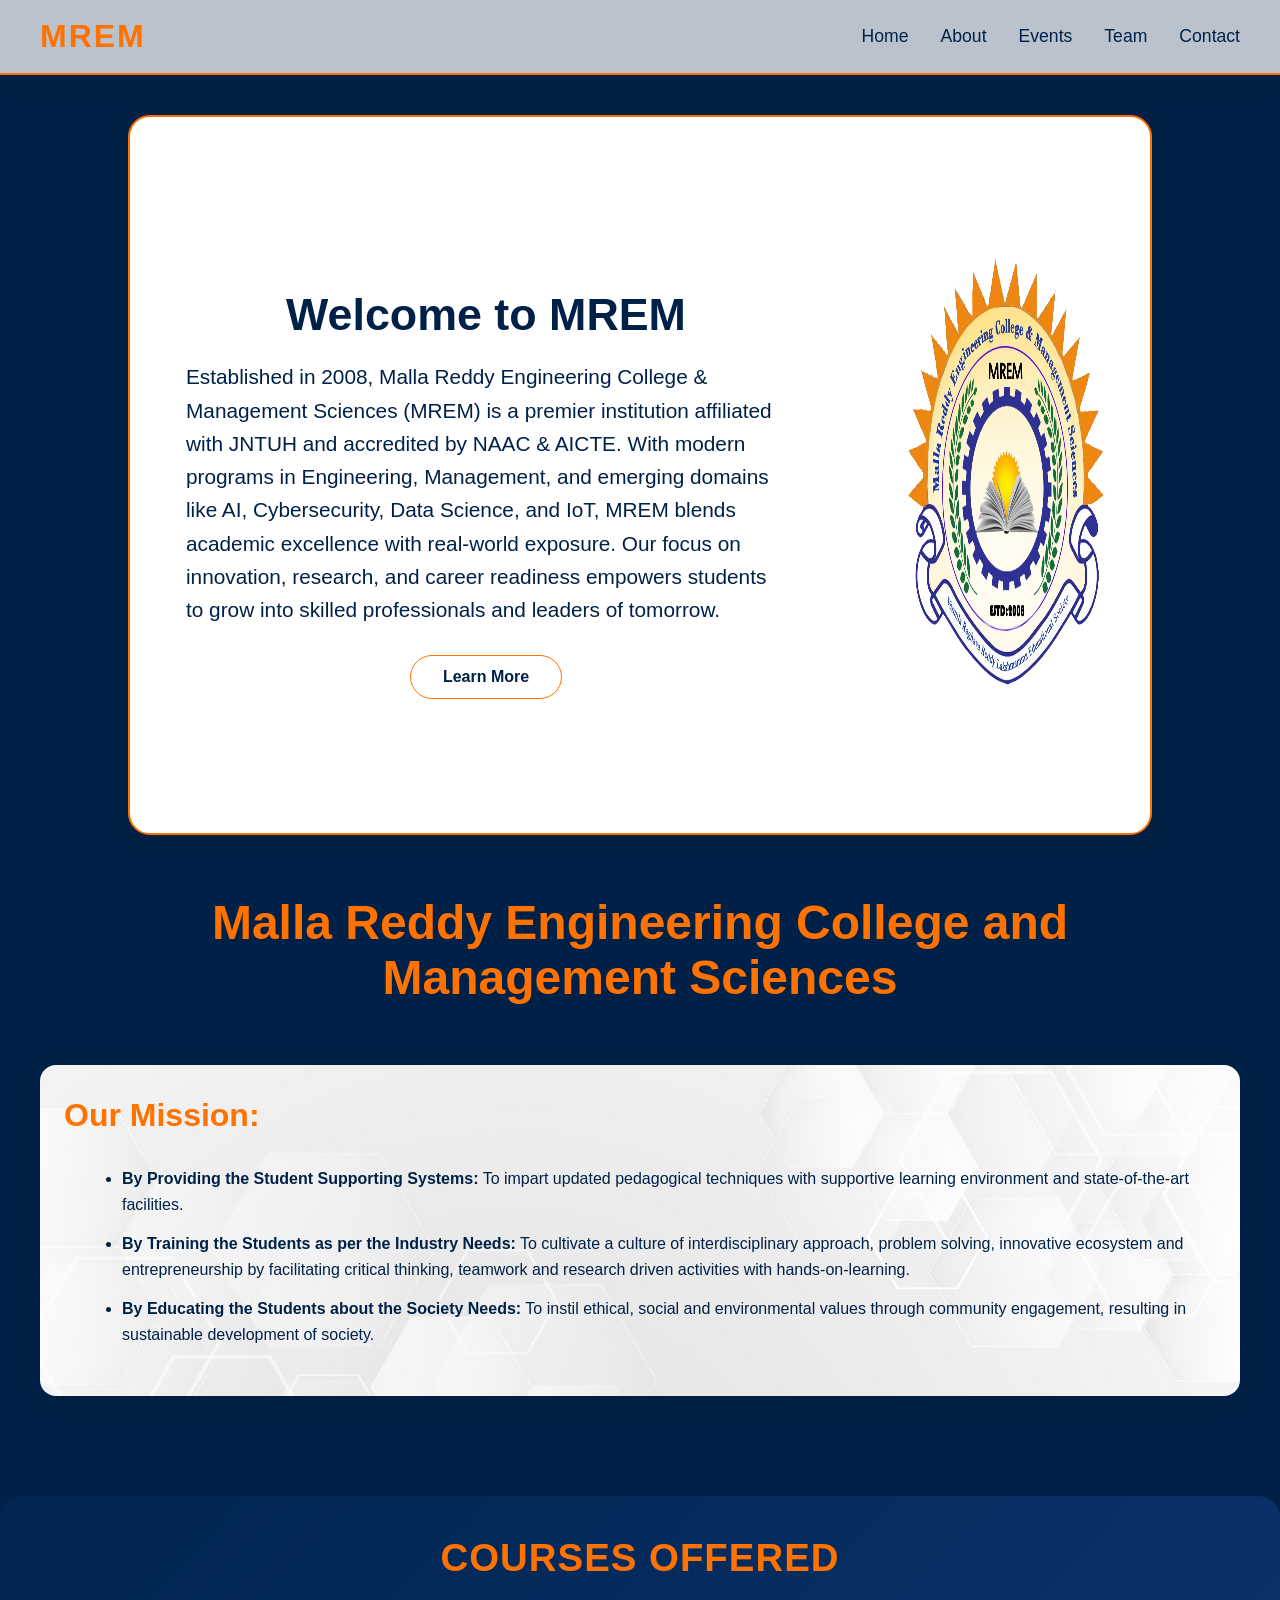
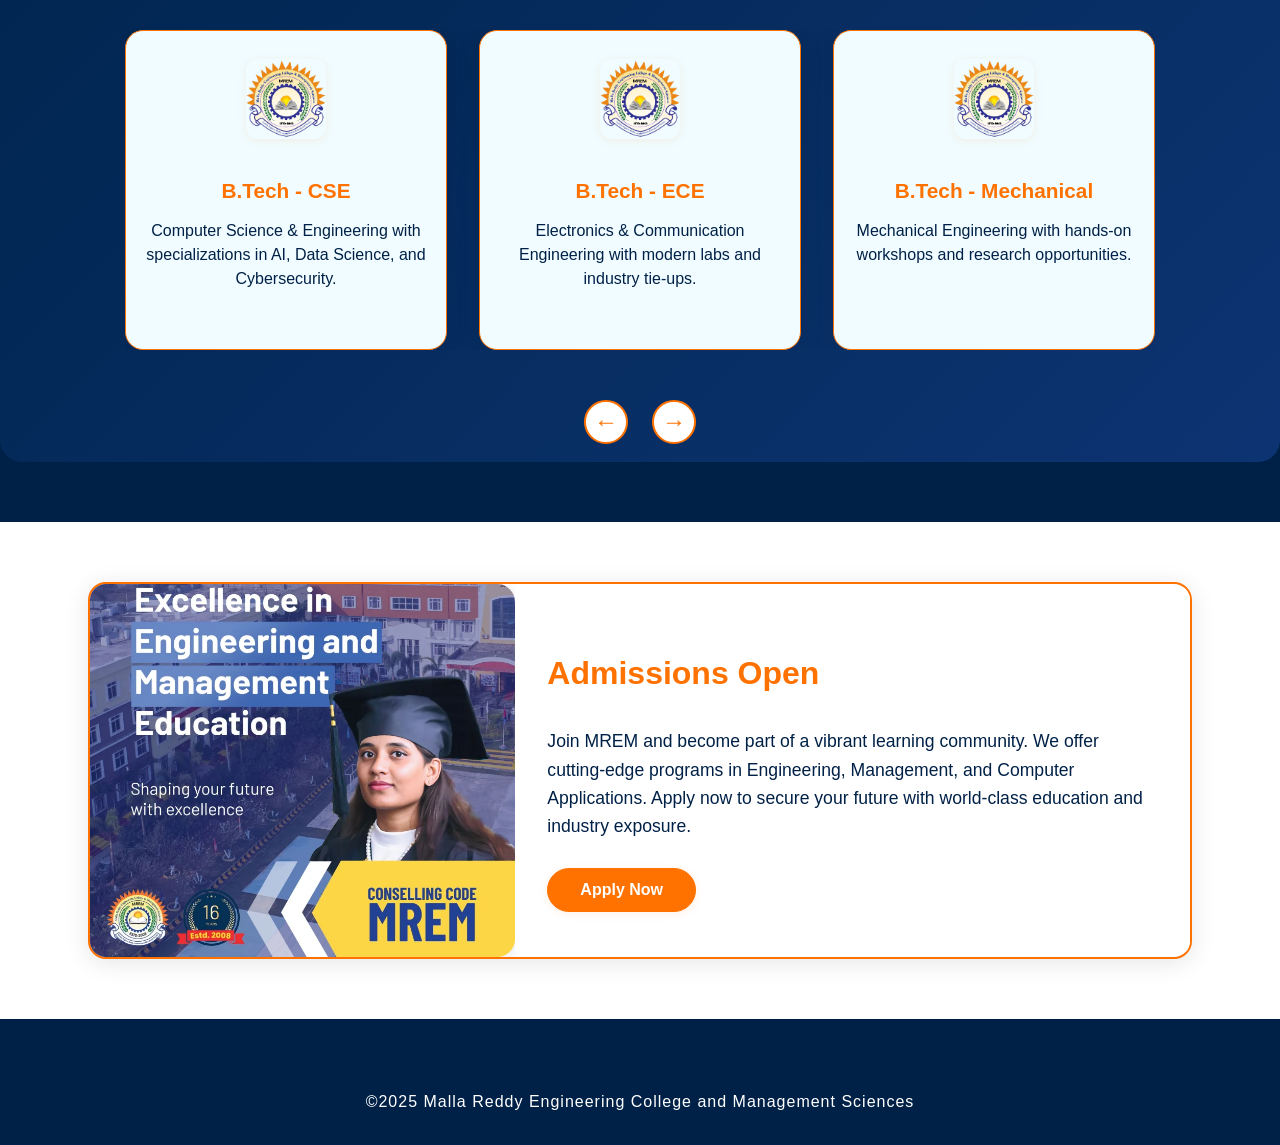
==== index.html @ 8213bbac "Initial commit: MREM Page project folder" ====
<!DOCTYPE html>
<html lang="en">
<head>
    <meta charset="UTF-8">
    <meta name="viewport" content="width=device-width, initial-scale=1.0">
    <title>MREM</title>
    <link rel="stylesheet" href="style.css">
</head>
<body>
    <header>
        <div class="nav-container">
            <a href="#" class="logo">MREM</a>
            <nav>
                <ul>
                    <li><a href="#home">Home</a></li>
                    <li><a href="#about">About</a></li>
                    <li><a href="#events">Events</a></li>
                    <li><a href="#team">Team</a></li>
                    <li><a href="#contact">Contact</a></li>
                </ul>
            </nav>
        </div>
    </header>

    <section class="hero" id="home">
        <div class="hero-content">
            <h1>Welcome to MREM</h1>
            <p>Established in 2008, Malla Reddy Engineering College & Management Sciences (MREM) is a premier institution affiliated with JNTUH and accredited by NAAC & AICTE. With modern programs in Engineering, Management, and emerging domains like AI, Cybersecurity, Data Science, and IoT, MREM blends academic excellence with real-world exposure. Our focus on innovation, research, and career readiness empowers students to grow into skilled professionals and leaders of tomorrow.</p>
            <a href="#about" class="btn">Learn More</a>
        </div>
        <div class="hero-image">
            <img src="images/mrem-logo.png" alt="College Image">
        </div>
    </section>

    <section id="mission" class="card-section">
        <h2 id="clg-name">Malla Reddy Engineering College and <br> Management Sciences</h2>
        <div class="card">
            <!-- <h3>Vision</h3>
            <p>
                The aspiration is to emerge as a premier institution in technical education
                to produce competent engineers and management professionals contributing to
                industry and society.
            </p> -->
            <h2>Our Mission:</h3>
            <ul>
                <li>
                    <strong>By Providing the Student Supporting Systems:</strong>
                    To impart updated pedagogical techniques with supportive learning environment and state-of-the-art facilities.
                </li>
                <li>
                    <strong>By Training the Students as per the Industry Needs:</strong>
                    To cultivate a culture of interdisciplinary approach, problem solving, innovative ecosystem and entrepreneurship by facilitating critical thinking, teamwork and research driven activities with hands-on-learning.
                </li>
                <li>
                    <strong>By Educating the Students about the Society Needs:</strong>
                    To instil ethical, social and environmental values through community engagement, resulting in sustainable development of society.
                </li>
            </ul>
        </div>
    </section>

    <section id="courses" class="card-section">
        <h2>COURSES OFFERED</h2>
        <div class="card-container">
            <div class="card">
                <img src="images/mrem-logo.png" alt="Engineering">
                <h3>B.Tech - CSE</h3>
                <p>Computer Science & Engineering with specializations in AI, Data Science, and Cybersecurity.</p>
            </div>
            <div class="card">
                <img src="images/mrem-logo.png" alt="ECE">
                <h3>B.Tech - ECE</h3>
                <p>Electronics & Communication Engineering with modern labs and industry tie-ups.</p>
            </div>
            <div class="card">
                <img src="images/mrem-logo.png" alt="Mechanical">
                <h3>B.Tech - Mechanical</h3>
                <p>Mechanical Engineering with hands-on workshops and research opportunities.</p>
            </div>
            <div class="card">
                <img src="images/mrem-logo.png" alt="Civil">
                <h3>B.Tech - Civil</h3>
                <p>Civil Engineering with focus on sustainable infrastructure and field projects.</p>
            </div>
            <div class="card">
                <img src="images/mrem-logo.png" alt="MBA">
                <h3>MBA</h3>
                <p>Master of Business Administration with specializations in Marketing, Finance, and HR.</p>
            </div>
            <div class="card">
                <img src="images/mrem-logo.png" alt="MCA">
                <h3>MCA</h3>
                <p>Master of Computer Applications with advanced curriculum and placement support.</p>
            </div>
        </div>
        <div class="courses-nav">
            <button id="prev-course" aria-label="Previous Course">&#8592;</button>
            <button id="next-course" aria-label="Next Course">&#8594;</button>
        </div>
    </section>

    <section id="admissions" class="admissions-section">
        <div class="admissions-container">
            <div class="admissions-img">
                <img src="images/admissions.jpg" alt="Admissions" />
            </div>
            <div class="admissions-content">
                <h2>Admissions Open</h2>
                <p>
                    Join MREM and become part of a vibrant learning community. We offer cutting-edge programs in Engineering, Management, and Computer Applications. Apply now to secure your future with world-class education and industry exposure.
                </p>
                <a href="#apply" class="btn admissions-btn">Apply Now</a>
            </div>
        </div>
    </section>


    <footer>
        <p>&copy;2025 Malla Reddy Engineering College and Management Sciences</p>
    </footer>
    <script src="script.js"></script>
</body>
</html>
---- style.css ----
:root {
    --primary: #ff7200;
    --primary-dark: #002147;
    --bg: #002147;
    --card-bg: #fff;
    --accent: #ff7200;
    --text: #fff;
    --shadow: 0 4px 24px rgba(0,0,0,0.10);
}

body {
    background: var(--bg);
    color: var(--text);
    font-family: 'Segoe UI', 'Poppins', Arial, sans-serif;
    margin: 0;
    min-height: 100vh;
}

header {
    background: rgba(255, 255, 255, 0.73);
    backdrop-filter: blur(10px);
    box-shadow: var(--shadow);
    padding: 0;
    position: sticky;
    width: 100%;
    top: 0;
    z-index: 1000;
    animation: fadeIn 0.5s ease-in-out;
    border-bottom: 2px solid var(--primary);
}

.nav-container {
    display: flex;
    justify-content: space-between;
    align-items: center;
    max-width: 1200px;
    margin: 0 auto;
    padding: 18px 24px;
}

.logo {
    color: var(--primary);
    font-size: 2rem;
    font-weight: bold;
    text-decoration: none;
    letter-spacing: 2px;
}

nav ul {
    display: flex;
    gap: 32px;
    list-style: none;
    margin: 0;
    padding: 0;
}

nav a {
    color: var(--bg);
    text-decoration: none;
    font-weight: 500;
    font-size: 1.1rem;
    transition: color 0.2s;
}

nav a:hover {
    color: var(--primary);
}

.hero {
    height: 80vh;
    display: flex;
    align-items: center;
    justify-content: center;
    gap: 100px;
    /* background: linear-gradient(165deg, var(--accent), var(--accent),rgb(255, 255, 255)); */
    color: var(--primary-dark);
    text-align: center;
    margin-bottom: 0;
    width: 80%;
    /* max-width: 1200px; */
    margin: 0 auto;
    border-radius: 22px;
    box-shadow: var(--shadow);
    padding: 0 24px;
    animation: fadeIn 1s ease-in-out;
    flex-wrap: nowrap;
    padding: 0 40px;
    box-sizing: border-box;
    margin-top: 40px;
    margin-bottom: 0px;
    border: 2px solid var(--primary);
    position: relative;
    overflow: hidden;
    /* background: linear-gradient(135deg, #00254f 0%, #00254f 100%); */
    /* not white suggest me some other  dark colors  */
    background: linear-gradient(135deg, #00254f 0%, #0d3472 100%);
    background: hsl(0, 0%, 100%);
    backdrop-filter: blur(10px);
}

.hero-content {
    max-width: 600px;
    padding: 0 16px;
}

.hero h1 {
    font-size: 2.8rem;
    margin-bottom: 18px;
    font-weight: bold;
}

.hero p {
    font-size: 1.3rem;
    margin-bottom: 28px;
    line-height: 1.6;
    text-align: left;
}

.btn {
    background: #fff;
    color: var(--primary-dark);
    border: none;
    border-radius: 22px;
    border: 1px solid var(--primary);
    padding: 12px 32px;
    font-size: 1rem;
    font-weight: 600;
    cursor: pointer;
    transition: background 0.2s, color 0.2s;
    text-decoration: none;
    display: inline-block;
}

.btn:hover {
    background: var(--primary);
    color: #fff;    
    border: 1px solid #fff;
}
.hero-image img {
    max-width: 100%;
    height: 50vh;
    border-radius: 12px;
}


.card-section {
    padding: 60px 0 40px 0;
    text-align: center;
    height: 100%;
}

.card-section h2 {
    color: var(--primary);
    font-size: 2rem;
    margin: 0px 0px 32px 0px;
    font-weight: bold;
}

.card {
    /* background: linear-gradient(120deg, #ff7200 0%, #ffb347 100%); */
    /* background: linear-gradient(135deg, #ffffff 0%, #c3cfe2 100%); */
    background-image: url('images/white-hexa-bg.jpg');
    image-rendering: optimizeQuality;
    background-size: cover;
    color: var(--primary-dark);
    border-radius: 16px;
    box-shadow: var(--shadow);
    width: 90%;
    max-width: 1200px;
    margin: 0 auto;
    padding: 32px 24px;
    text-align: left;
}

#clg-name {
    font-size: 3rem;
    margin-bottom: 60px;
    font-weight: bold;
    text-align: center;
    color: var(--primary);
}

.card h3 {
    color: var(--primary);
    margin-top: 18px;
    margin-bottom: 10px;
}

.card ul {
    margin-left: 18px;
    margin-top: 10px;
}

.card li {
    margin-bottom: 14px;
    line-height: 1.6;
}

/* #mission {
    background-image: url('images/white-hexa--bg.jpg');
} */

footer {
    background: var(--primary-dark);
    color: #fff;
    text-align: center;
    padding: 18px 0;
    margin-top: 40px;
    font-size: 1rem;
    letter-spacing: 1px;
}

@keyframes fadeIn {
    from { opacity: 0; transform: translateY(-20px);}
    to { opacity: 1; transform: translateY(0);}
}

/* Courses Section Styling */
#courses.card-section {
    /* background: linear-gradient(155deg, #00254f 0%, #0d3472 100%); */
    background: linear-gradient(135deg, #ffffff 0%, #c3cfe2 100%);
     background: linear-gradient(135deg, #00254f 0%, #0d3472 100%);

    /* background: linear-gradient(120deg, #ff7200 0%, #ffb347 100%); */
    min-height: 45vh;
    width: 100%;
    display: flex;
    flex-direction: column;
    justify-content: center;
    padding: 0;
    margin: 60px 0;
    border-radius: 22px;
}

#courses h2 {
    color: var(--accent);
    font-size: 2.4rem;
    font-weight: bold;
    margin-top: 40px;
    margin-bottom: 32px;
    letter-spacing: 1px;
    text-align: center;
    margin-bottom: 50px;
}

.courses-nav {
    display: flex;
    justify-content: center;
    gap: 24px;
    margin-bottom: 18px;
    margin-top: 10px;
}

.courses-nav button {
    background: #fff;
    color: #ff7200;
    border: 2px solid #ff7200;
    border-radius: 50%;
    width: 44px;
    height: 44px;
    font-size: 1.5rem;
    font-weight: bold;
    cursor: pointer;
    transition: background 0.2s, color 0.2s;
    display: flex;
    align-items: center;
    justify-content: center;
    /* box-shadow: 0 2px 8px rgb(255, 136, 0); */
}

.courses-nav button:hover {
    background: #ff7200;
    color: #fff;
}

.card-container {
    display: flex;
    justify-content: space-between;
    align-items: stretch;
    min-height: 320px;
    max-width: 100%;
    margin: 0 auto 40px auto;
    gap: 32px;
    overflow: hidden;
    position: relative;
}

.card-container .card {
    flex: 0 0 320px;
    max-width: 280px;
    min-width: 240px;
    background: #f0fcff;
    color: #002147;
    border-radius: 18px;
    border: 1px solid var(--primary);
    box-shadow: 0 4px 24px rgba(0,0,0,0.10);
    padding: 28px 20px 20px 20px;
    text-align: center;
    opacity: 1;
    transition: transform 0.3s, box-shadow 0.3s, opacity 0.3s;
    display: none; /* Hide by default, show via JS */
}

.card-container .card.visible {
    display: block;
}

.card-container .card img {
    width: 80px;
    height: 80px;
    object-fit: cover;
    border-radius: 12px;
    margin-bottom: 18px;
    box-shadow: 0 2px 8px rgba(255,114,0,0.10);
}

.card-container .card h3 {
    color: #ff7200;
    font-size: 1.3rem;
    margin-bottom: 10px;
    font-weight: 700;
}

.card-container .card p {
    font-size: 1rem;
    color: #002147;
    margin-bottom: 0;
    line-height: 1.5;
}

.admissions-section {
    background: #fff;
    padding: 60px 20px;
    display: flex;
    justify-content: center;
    align-items: center;
}

.admissions-container {
    display: flex;
    align-items: center;
    max-width: 1100px;
    margin: 0 auto;
    background: #fff;
    border-radius: 18px;
    box-shadow: var(--shadow);
    overflow: hidden;
    border: 2px solid var(--primary);
}

.admissions-img {
    flex: 1 1 320px;
    /* min-width: 260px;
    max-width: 400px; */
    height: 100%;
    display: flex;
    align-items: center;
    justify-content: center;
}

.admissions-img img {
    width: 100%;
    /* height: 260px; */
    object-fit: cover;
    border-radius: 0 18px 18px 0;
    box-shadow: 0 2px 12px rgba(0,33,71,0.10);
}

.admissions-content {
    flex: 2 1 400px;
    padding: 40px 32px;
    color: #002147;
    display: flex;
    flex-direction: column;
    justify-content: center;
    background: #fff;
}

.admissions-content h2 {
    color: var(--primary);
    font-size: 2rem;
    margin-bottom: 18px;
    font-weight: bold;
}

.admissions-content p {
    font-size: 1.1rem;
    margin-bottom: 28px;
    line-height: 1.6;
}

.admissions-btn {
    align-self: flex-start;
    background: var(--primary);
    color: #fff;
    border-radius: 22px;
    padding: 12px 32px;
    font-size: 1rem;
    font-weight: 600;
    box-shadow: 0 2px 8px rgba(255,114,0,0.10);
    transition: background 0.2s, color 0.2s;
    text-decoration: none;
}

.admissions-btn:hover {
    background: #002147;
    color: var(--primary);
    border: 1px solid var(--primary);
}

@media (max-width: 700px) {
    .nav-container {
        flex-direction: column;
        gap: 16px;
        padding: 14px 8px;
    }
    nav ul {
        gap: 18px;
    }
    .hero-content {
        padding: 0 8px;
    }
    .card {
        padding: 18px 8px;
    }
    #announcements {
        padding: 18px 8px 18px 8px;
    }
}

@media (max-width: 1100px) {
    .card-container {
        gap: 16px;
    }
    .card-container .card {
        flex: 0 0 260px;
        max-width: 260px;
    }
}

@media (max-width: 900px) {
    .card-container {
        gap: 8px;
    }
    .card-container .card {
        flex: 0 0 200px;
        max-width: 200px;
    }
}

@media (max-width: 700px) {
    .card-container {
        gap: 4px;
    }
    .card-container .card {
        flex: 0 0 90vw;
        max-width: 98vw;
    }
}

@media (max-width: 600px) {
    #courses h2 {
        font-size: 1.5rem;
        margin-top: 24px;
        margin-bottom: 18px;
    }
    .card-container {
        max-width: 98vw;
        min-height: 200px;
    }
    .card-container .card {
        min-width: 90vw;
        max-width: 98vw;
        padding: 18px 8px 18px 8px;
    }
    .courses-nav button {
        width: 38px;
        height: 38px;
        font-size: 1.2rem;
    }
    .admissions-container {
        flex-direction: column;
        max-width: 98vw;
    }
    .admissions-img img {
        border-radius: 18px 18px 0 0;
        height: 180px;
    }
    .admissions-content {
        padding: 24px 12px;
    }
}
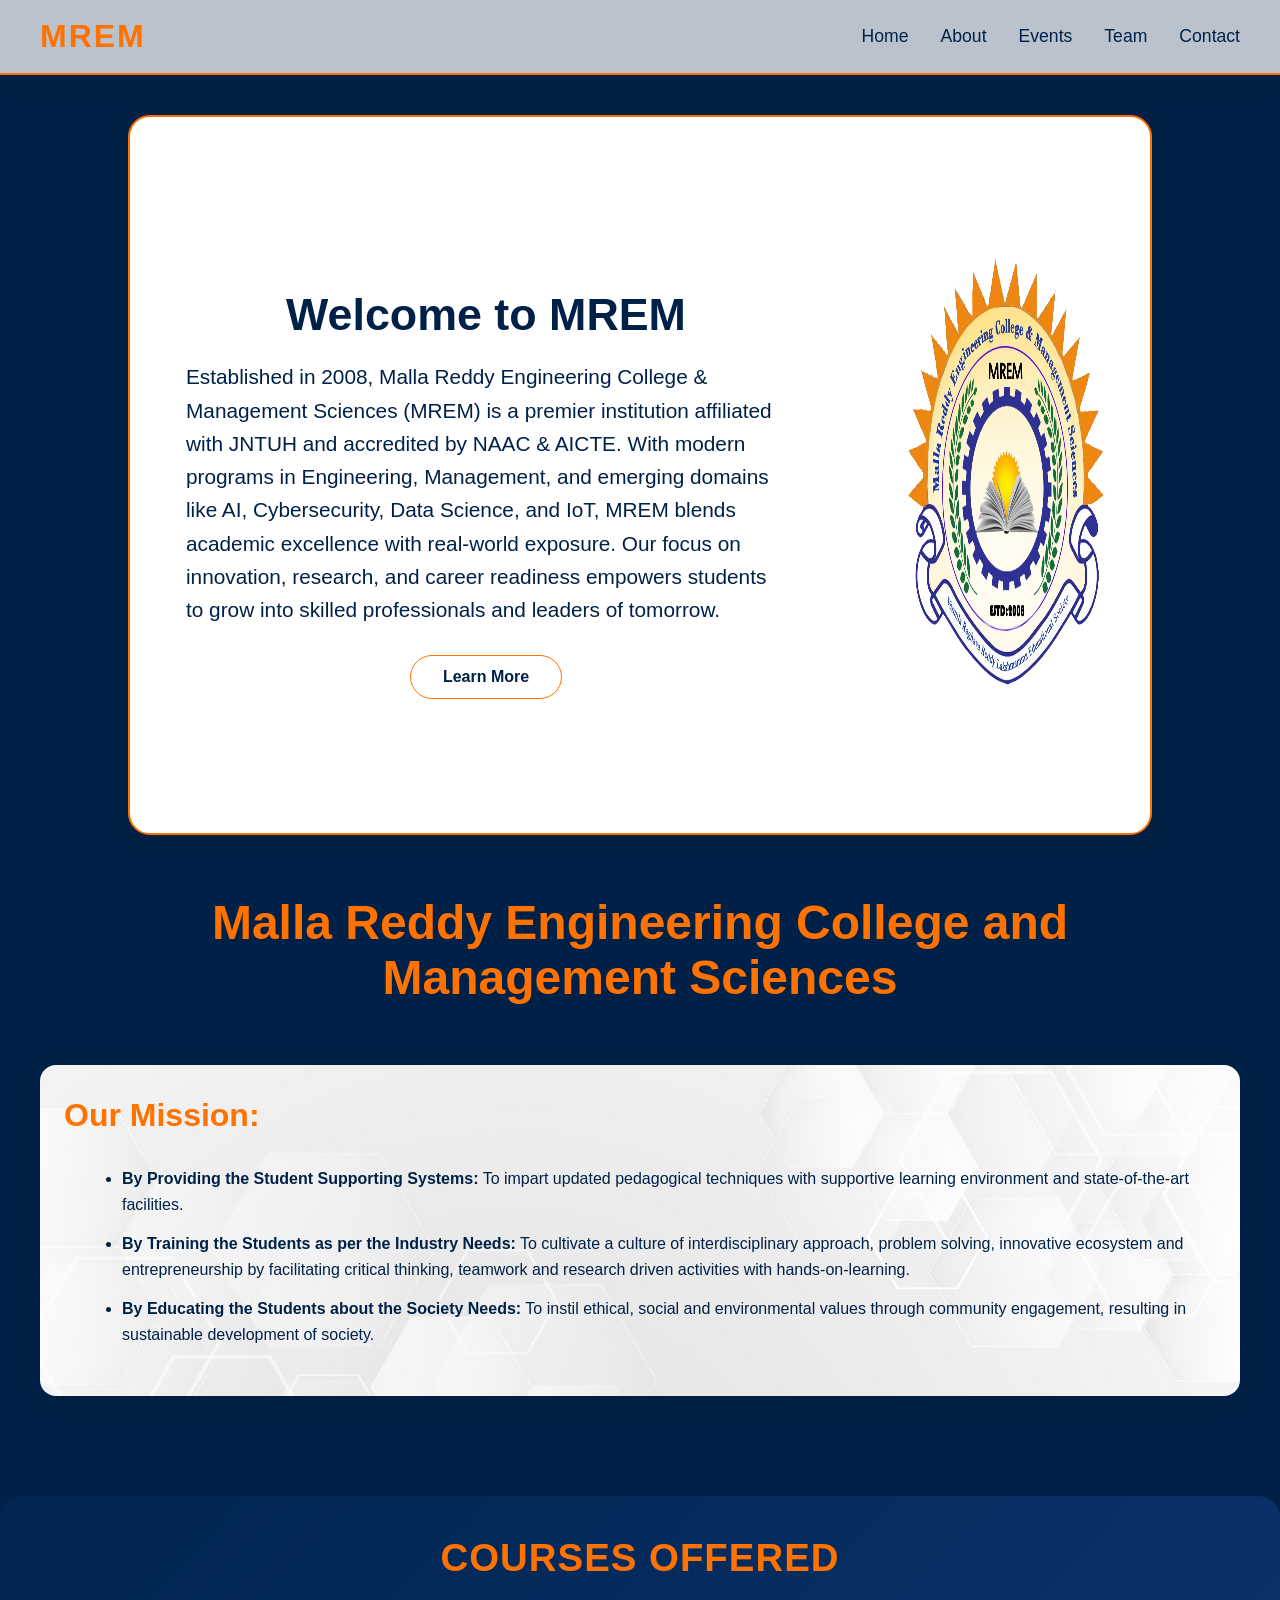
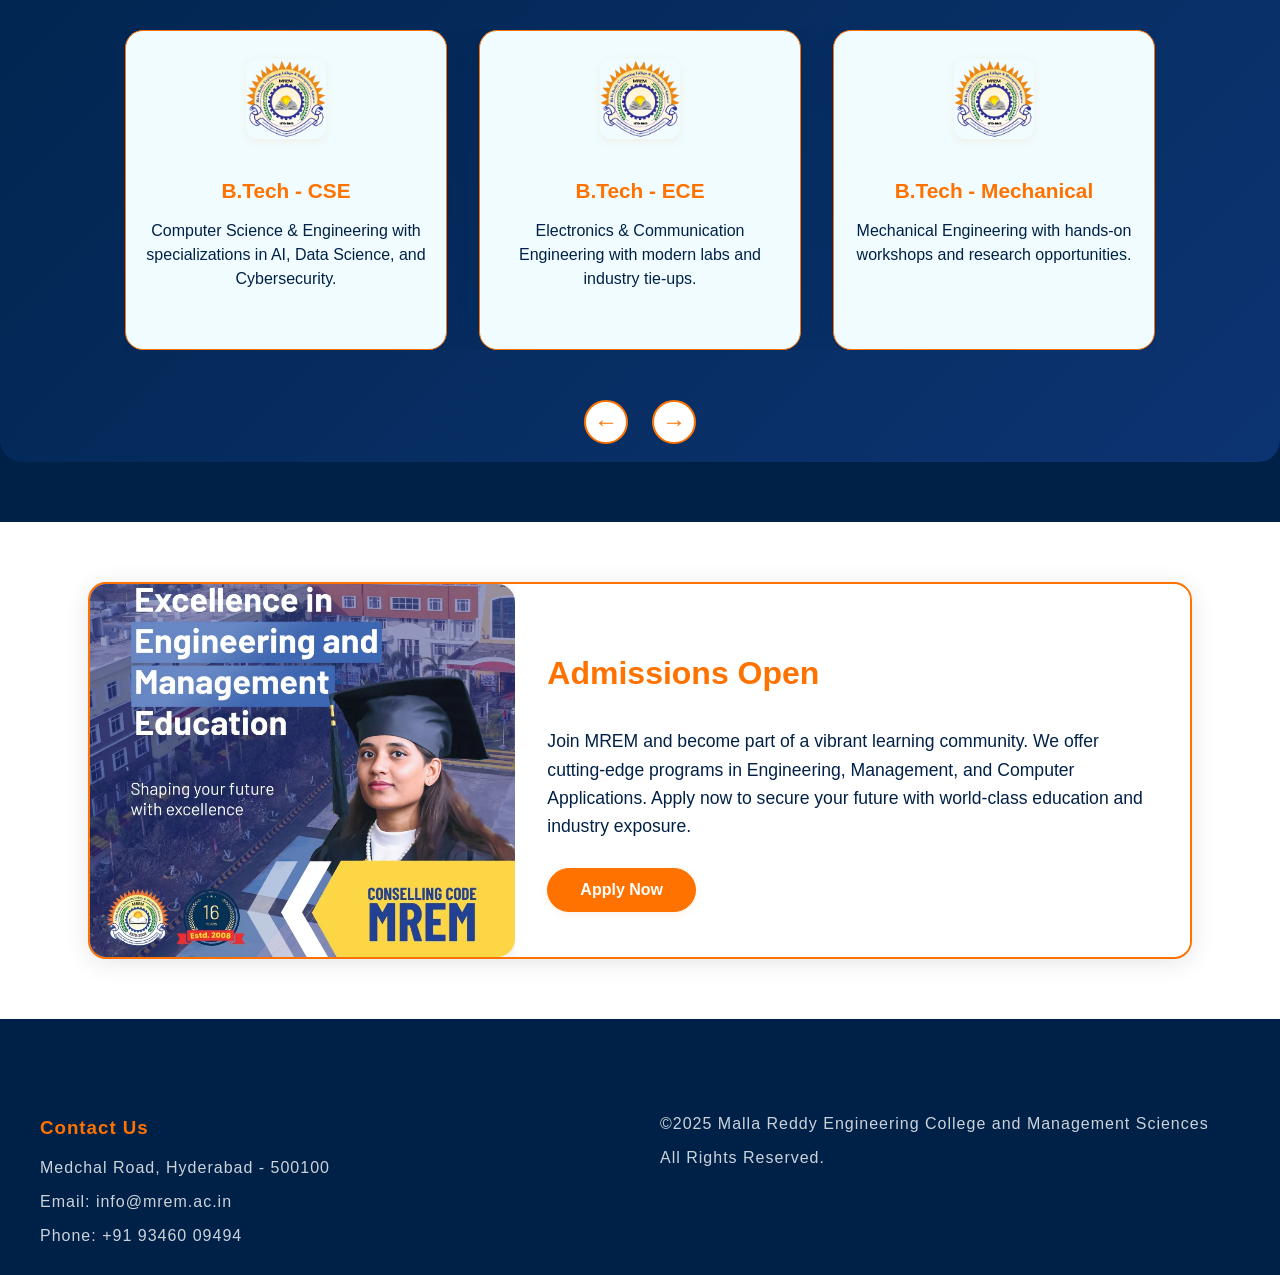
==== commit 080c771d: "Expand project: Added About, Events, Team, and Contact pages with content from official site" ====
--- a/index.html
+++ b/index.html
@@ -12,11 +12,11 @@
             <a href="#" class="logo">MREM</a>
             <nav>
                 <ul>
-                    <li><a href="#home">Home</a></li>
-                    <li><a href="#about">About</a></li>
-                    <li><a href="#events">Events</a></li>
-                    <li><a href="#team">Team</a></li>
-                    <li><a href="#contact">Contact</a></li>
+                    <li><a href="index.html">Home</a></li>
+                    <li><a href="about.html">About</a></li>
+                    <li><a href="events.html">Events</a></li>
+                    <li><a href="team.html">Team</a></li>
+                    <li><a href="contact.html">Contact</a></li>
                 </ul>
             </nav>
         </div>
@@ -26,7 +26,7 @@
         <div class="hero-content">
             <h1>Welcome to MREM</h1>
             <p>Established in 2008, Malla Reddy Engineering College & Management Sciences (MREM) is a premier institution affiliated with JNTUH and accredited by NAAC & AICTE. With modern programs in Engineering, Management, and emerging domains like AI, Cybersecurity, Data Science, and IoT, MREM blends academic excellence with real-world exposure. Our focus on innovation, research, and career readiness empowers students to grow into skilled professionals and leaders of tomorrow.</p>
-            <a href="#about" class="btn">Learn More</a>
+            <a href="about.html" class="btn">Learn More</a>
         </div>
         <div class="hero-image">
             <img src="images/mrem-logo.png" alt="College Image">
@@ -36,12 +36,6 @@
     <section id="mission" class="card-section">
         <h2 id="clg-name">Malla Reddy Engineering College and <br> Management Sciences</h2>
         <div class="card">
-            <!-- <h3>Vision</h3>
-            <p>
-                The aspiration is to emerge as a premier institution in technical education
-                to produce competent engineers and management professionals contributing to
-                industry and society.
-            </p> -->
             <h2>Our Mission:</h3>
             <ul>
                 <li>
@@ -63,17 +57,17 @@
     <section id="courses" class="card-section">
         <h2>COURSES OFFERED</h2>
         <div class="card-container">
-            <div class="card">
+            <div class="card visible">
                 <img src="images/mrem-logo.png" alt="Engineering">
                 <h3>B.Tech - CSE</h3>
                 <p>Computer Science & Engineering with specializations in AI, Data Science, and Cybersecurity.</p>
             </div>
-            <div class="card">
+            <div class="card visible">
                 <img src="images/mrem-logo.png" alt="ECE">
                 <h3>B.Tech - ECE</h3>
                 <p>Electronics & Communication Engineering with modern labs and industry tie-ups.</p>
             </div>
-            <div class="card">
+            <div class="card visible">
                 <img src="images/mrem-logo.png" alt="Mechanical">
                 <h3>B.Tech - Mechanical</h3>
                 <p>Mechanical Engineering with hands-on workshops and research opportunities.</p>
@@ -110,14 +104,25 @@
                 <p>
                     Join MREM and become part of a vibrant learning community. We offer cutting-edge programs in Engineering, Management, and Computer Applications. Apply now to secure your future with world-class education and industry exposure.
                 </p>
-                <a href="#apply" class="btn admissions-btn">Apply Now</a>
+                <a href="contact.html" class="btn admissions-btn">Apply Now</a>
             </div>
         </div>
     </section>
 
 
     <footer>
-        <p>&copy;2025 Malla Reddy Engineering College and Management Sciences</p>
+        <div class="footer-container">
+            <div class="footer-section">
+                <h3>Contact Us</h3>
+                <p>Medchal Road, Hyderabad - 500100</p>
+                <p>Email: info@mrem.ac.in</p>
+                <p>Phone: +91 93460 09494</p>
+            </div>
+            <div class="footer-section">
+                <p>&copy;2025 Malla Reddy Engineering College and Management Sciences</p>
+                <p>All Rights Reserved.</p>
+            </div>
+        </div>
     </footer>
     <script src="script.js"></script>
 </body>
--- a/style.css
+++ b/style.css
@@ -203,11 +203,74 @@
 footer {
     background: var(--primary-dark);
     color: #fff;
-    text-align: center;
-    padding: 18px 0;
+    padding: 40px 0 20px 0;
     margin-top: 40px;
     font-size: 1rem;
     letter-spacing: 1px;
+}
+
+.footer-container {
+    display: flex;
+    justify-content: space-around;
+    max-width: 1200px;
+    margin: 0 auto;
+    flex-wrap: wrap;
+    gap: 40px;
+    padding: 0 24px;
+}
+
+.footer-section {
+    flex: 1 1 250px;
+    text-align: left;
+}
+
+.footer-section h3 {
+    color: var(--primary);
+    margin-bottom: 20px;
+}
+
+.footer-section p {
+    margin-bottom: 10px;
+    opacity: 0.8;
+}
+
+/* Page Header for subpages */
+.page-header {
+    height: 40vh;
+    background: linear-gradient(rgba(0,33,71,0.8), rgba(0,33,71,0.8)), url('images/about-hero.png');
+    background-size: cover;
+    background-position: center;
+    display: flex;
+    align-items: center;
+    justify-content: center;
+    color: #fff;
+    text-align: center;
+}
+
+.page-header h1 {
+    font-size: 3.5rem;
+    font-weight: bold;
+    text-transform: uppercase;
+    letter-spacing: 4px;
+}
+
+.content-section {
+    padding: 80px 24px;
+    max-width: 1200px;
+    margin: 0 auto;
+}
+
+.grid-2 {
+    display: grid;
+    grid-template-columns: 1fr 1fr;
+    gap: 60px;
+    align-items: center;
+}
+
+@media (max-width: 900px) {
+    .grid-2 {
+        grid-template-columns: 1fr;
+    }
 }
 
 @keyframes fadeIn {
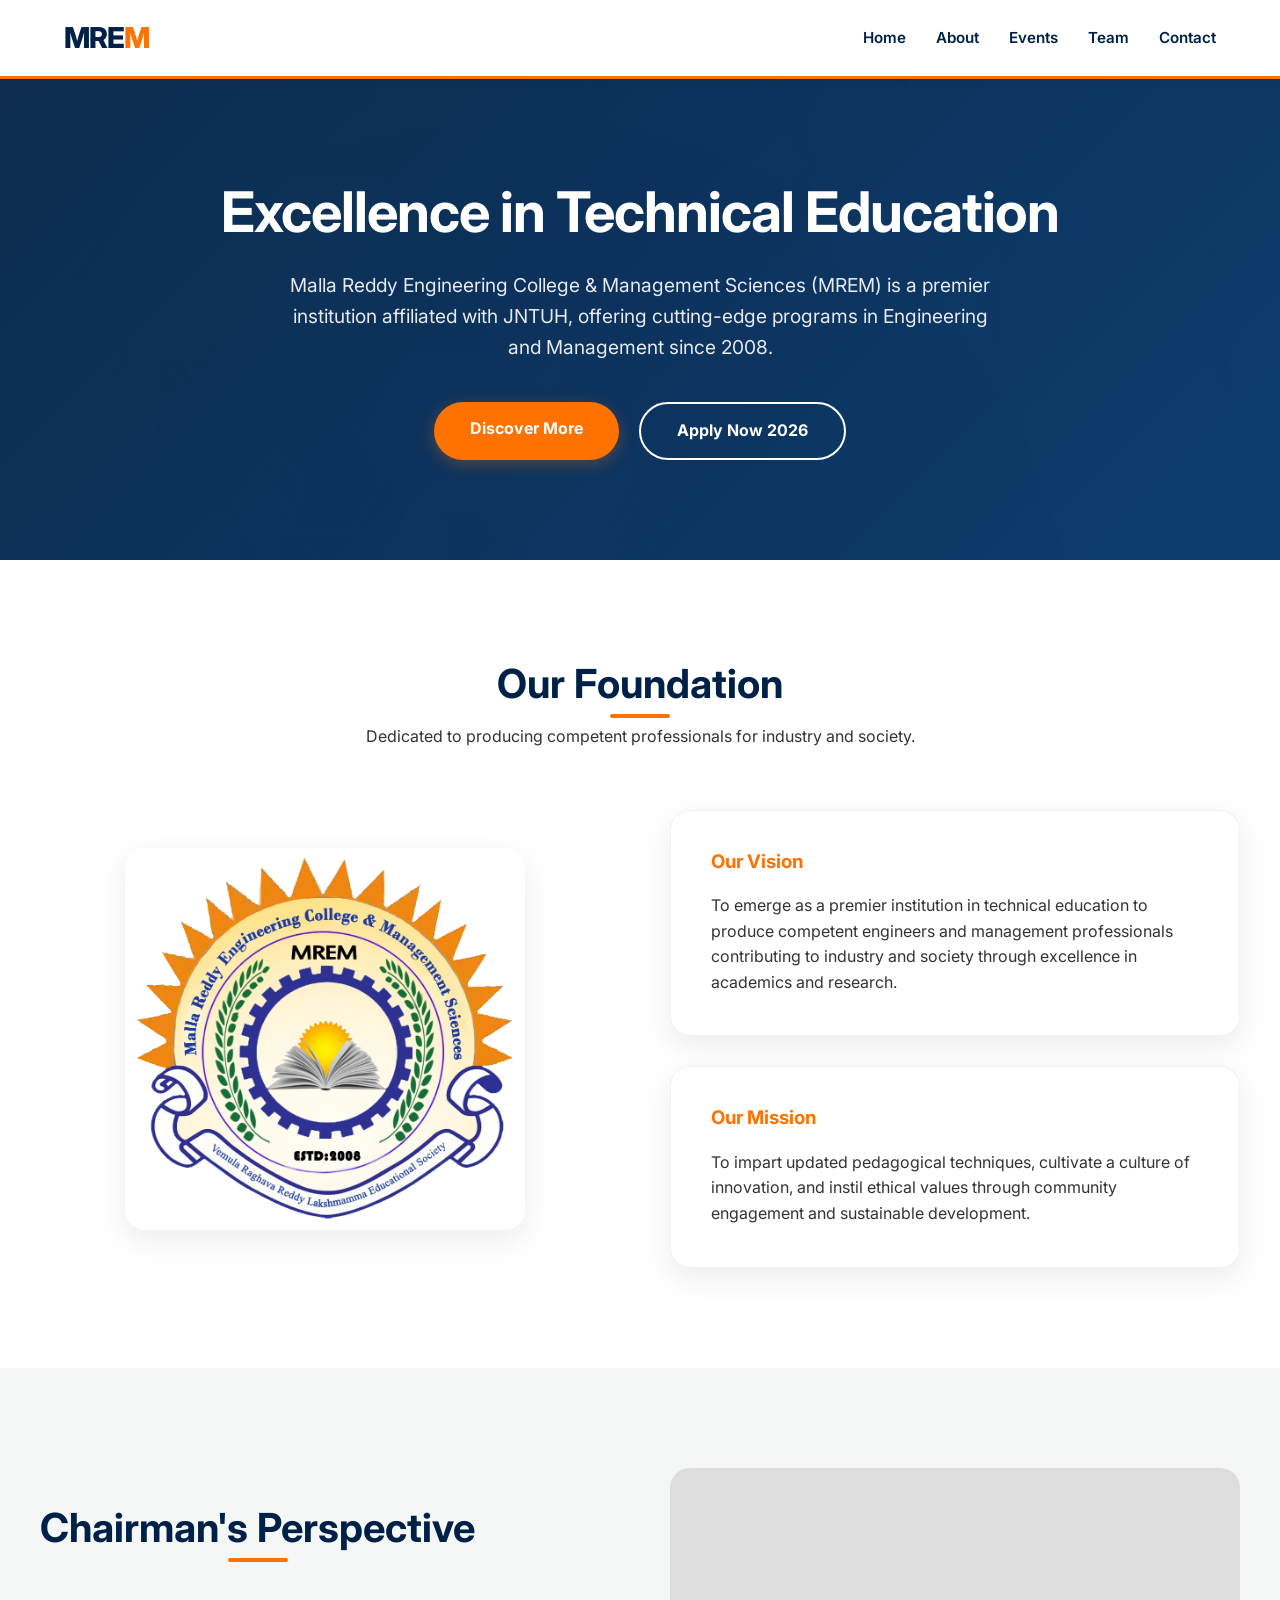
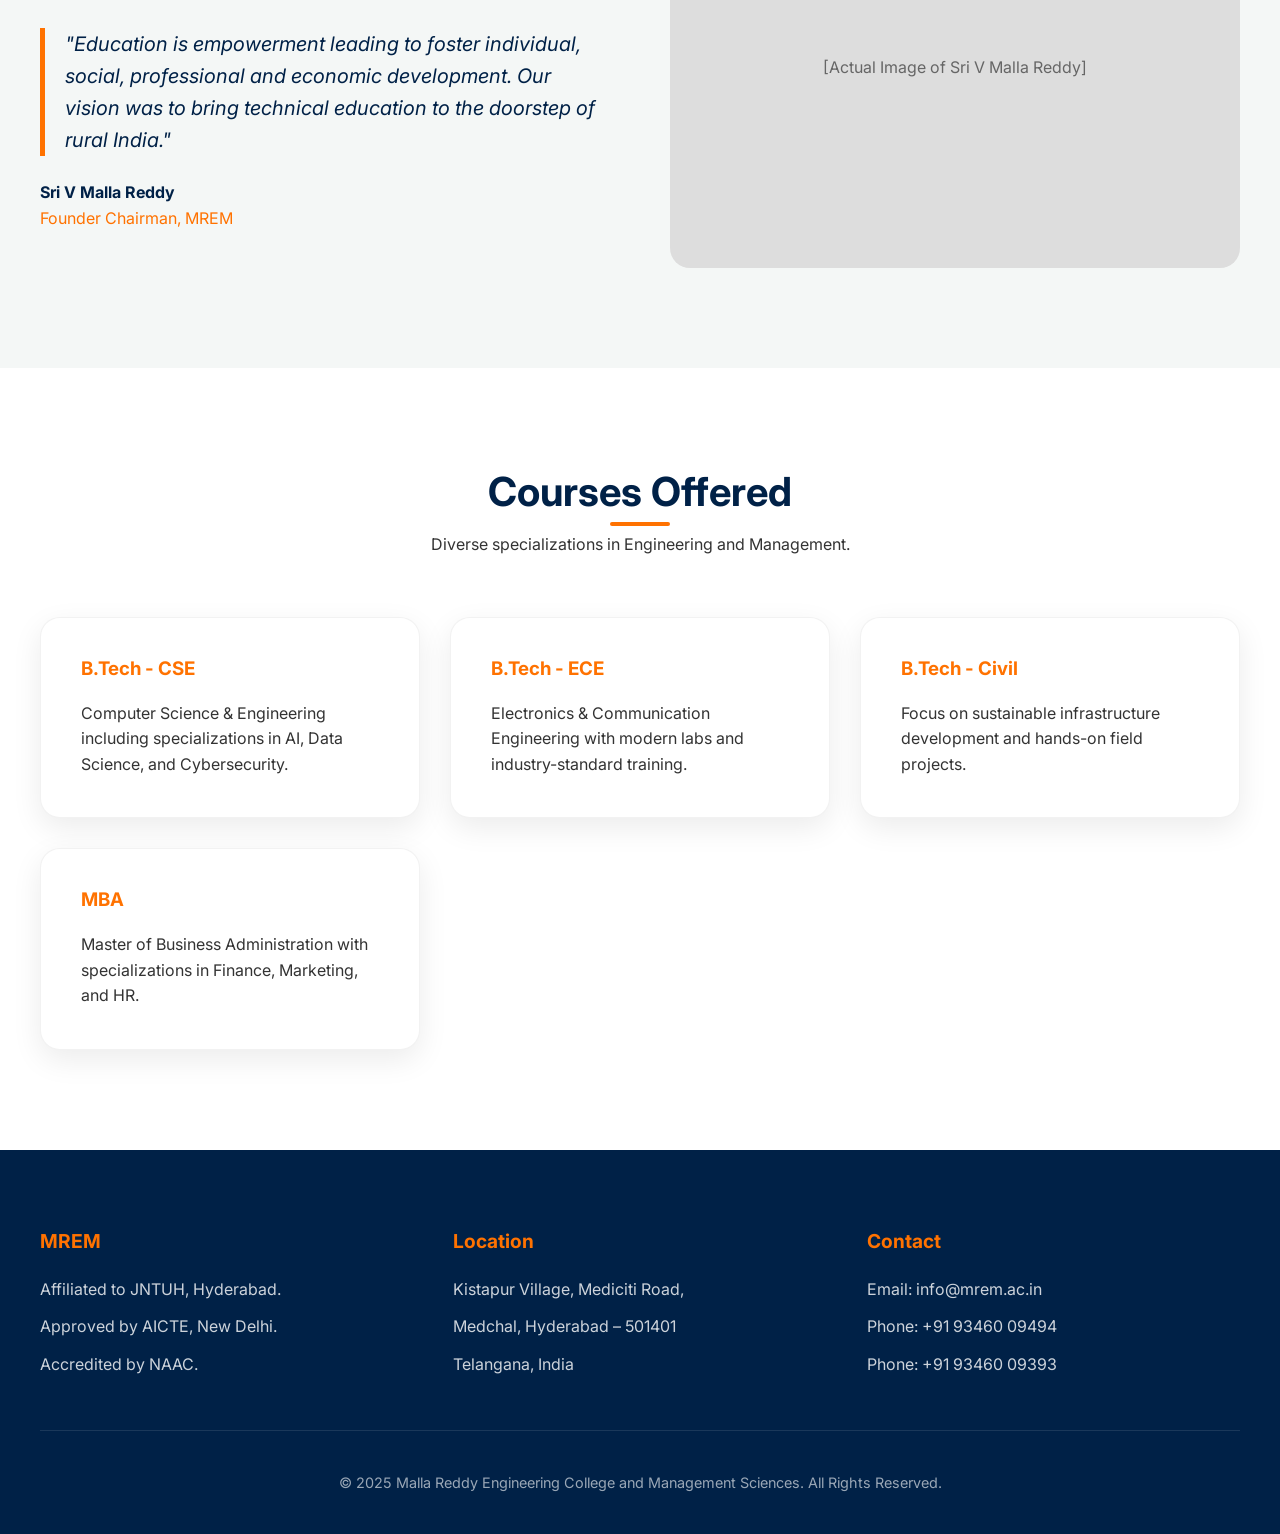
==== commit b671db24: "Complete redesign: Premium design system, accurate Kistapur address, correct Chairman info, and remo" ====
--- a/index.html
+++ b/index.html
@@ -3,13 +3,14 @@
 <head>
     <meta charset="UTF-8">
     <meta name="viewport" content="width=device-width, initial-scale=1.0">
-    <title>MREM</title>
+    <title>Malla Reddy Engineering College & Management Sciences | MREM</title>
     <link rel="stylesheet" href="style.css">
+    <link href="https://fonts.googleapis.com/css2?family=Inter:wght@400;600;700;800&display=swap" rel="stylesheet">
 </head>
 <body>
     <header>
         <div class="nav-container">
-            <a href="#" class="logo">MREM</a>
+            <a href="index.html" class="logo">MRE<span>M</span></a>
             <nav>
                 <ul>
                     <li><a href="index.html">Home</a></li>
@@ -22,108 +23,109 @@
         </div>
     </header>
 
-    <section class="hero" id="home">
+    <section class="hero">
         <div class="hero-content">
-            <h1>Welcome to MREM</h1>
-            <p>Established in 2008, Malla Reddy Engineering College & Management Sciences (MREM) is a premier institution affiliated with JNTUH and accredited by NAAC & AICTE. With modern programs in Engineering, Management, and emerging domains like AI, Cybersecurity, Data Science, and IoT, MREM blends academic excellence with real-world exposure. Our focus on innovation, research, and career readiness empowers students to grow into skilled professionals and leaders of tomorrow.</p>
-            <a href="about.html" class="btn">Learn More</a>
-        </div>
-        <div class="hero-image">
-            <img src="images/mrem-logo.png" alt="College Image">
-        </div>
-    </section>
-
-    <section id="mission" class="card-section">
-        <h2 id="clg-name">Malla Reddy Engineering College and <br> Management Sciences</h2>
-        <div class="card">
-            <h2>Our Mission:</h3>
-            <ul>
-                <li>
-                    <strong>By Providing the Student Supporting Systems:</strong>
-                    To impart updated pedagogical techniques with supportive learning environment and state-of-the-art facilities.
-                </li>
-                <li>
-                    <strong>By Training the Students as per the Industry Needs:</strong>
-                    To cultivate a culture of interdisciplinary approach, problem solving, innovative ecosystem and entrepreneurship by facilitating critical thinking, teamwork and research driven activities with hands-on-learning.
-                </li>
-                <li>
-                    <strong>By Educating the Students about the Society Needs:</strong>
-                    To instil ethical, social and environmental values through community engagement, resulting in sustainable development of society.
-                </li>
-            </ul>
-        </div>
-    </section>
-
-    <section id="courses" class="card-section">
-        <h2>COURSES OFFERED</h2>
-        <div class="card-container">
-            <div class="card visible">
-                <img src="images/mrem-logo.png" alt="Engineering">
-                <h3>B.Tech - CSE</h3>
-                <p>Computer Science & Engineering with specializations in AI, Data Science, and Cybersecurity.</p>
-            </div>
-            <div class="card visible">
-                <img src="images/mrem-logo.png" alt="ECE">
-                <h3>B.Tech - ECE</h3>
-                <p>Electronics & Communication Engineering with modern labs and industry tie-ups.</p>
-            </div>
-            <div class="card visible">
-                <img src="images/mrem-logo.png" alt="Mechanical">
-                <h3>B.Tech - Mechanical</h3>
-                <p>Mechanical Engineering with hands-on workshops and research opportunities.</p>
-            </div>
-            <div class="card">
-                <img src="images/mrem-logo.png" alt="Civil">
-                <h3>B.Tech - Civil</h3>
-                <p>Civil Engineering with focus on sustainable infrastructure and field projects.</p>
-            </div>
-            <div class="card">
-                <img src="images/mrem-logo.png" alt="MBA">
-                <h3>MBA</h3>
-                <p>Master of Business Administration with specializations in Marketing, Finance, and HR.</p>
-            </div>
-            <div class="card">
-                <img src="images/mrem-logo.png" alt="MCA">
-                <h3>MCA</h3>
-                <p>Master of Computer Applications with advanced curriculum and placement support.</p>
-            </div>
-        </div>
-        <div class="courses-nav">
-            <button id="prev-course" aria-label="Previous Course">&#8592;</button>
-            <button id="next-course" aria-label="Next Course">&#8594;</button>
-        </div>
-    </section>
-
-    <section id="admissions" class="admissions-section">
-        <div class="admissions-container">
-            <div class="admissions-img">
-                <img src="images/admissions.jpg" alt="Admissions" />
-            </div>
-            <div class="admissions-content">
-                <h2>Admissions Open</h2>
-                <p>
-                    Join MREM and become part of a vibrant learning community. We offer cutting-edge programs in Engineering, Management, and Computer Applications. Apply now to secure your future with world-class education and industry exposure.
-                </p>
-                <a href="contact.html" class="btn admissions-btn">Apply Now</a>
+            <h1>Excellence in Technical Education</h1>
+            <p>Malla Reddy Engineering College & Management Sciences (MREM) is a premier institution affiliated with JNTUH, offering cutting-edge programs in Engineering and Management since 2008.</p>
+            <div style="display: flex; gap: 20px; justify-content: center;">
+                <a href="about.html" class="btn btn-primary">Discover More</a>
+                <a href="contact.html" class="btn btn-outline">Apply Now 2026</a>
             </div>
         </div>
     </section>
 
+    <section id="vision-mission">
+        <div class="section-title">
+            <h2>Our Foundation</h2>
+            <p>Dedicated to producing competent professionals for industry and society.</p>
+        </div>
+        <div class="content-grid">
+            <div class="image-wrapper">
+                <img src="images/mrem-logo.png" alt="MREM Campus" style="max-width: 400px; display: block; margin: 0 auto;">
+            </div>
+            <div class="text-content">
+                <div class="card" style="margin-bottom: 30px;">
+                    <h3>Our Vision</h3>
+                    <p>To emerge as a premier institution in technical education to produce competent engineers and management professionals contributing to industry and society through excellence in academics and research.</p>
+                </div>
+                <div class="card">
+                    <h3>Our Mission</h3>
+                    <p>To impart updated pedagogical techniques, cultivate a culture of innovation, and instil ethical values through community engagement and sustainable development.</p>
+                </div>
+            </div>
+        </div>
+    </section>
+
+    <section id="chairman" style="background-color: var(--gray-light);">
+        <div class="content-grid">
+            <div class="text-content">
+                <div class="section-title" style="text-align: left;">
+                    <h2>Chairman's Perspective</h2>
+                </div>
+                <blockquote style="font-size: 1.25rem; font-style: italic; color: var(--navy); margin-bottom: 24px; border-left: 5px solid var(--primary); padding-left: 20px;">
+                    "Education is empowerment leading to foster individual, social, professional and economic development. Our vision was to bring technical education to the doorstep of rural India."
+                </blockquote>
+                <p style="font-weight: 700; color: var(--navy);">Sri V Malla Reddy</p>
+                <p style="color: var(--primary);">Founder Chairman, MREM</p>
+            </div>
+            <div class="image-wrapper">
+                <!-- Using a placeholder for chairman, user can replace with actual src -->
+                <div style="width: 100%; height: 400px; background: #ddd; border-radius: 20px; display: flex; align-items: center; justify-content: center; color: #666;">
+                    [Actual Image of Sri V Malla Reddy]
+                </div>
+            </div>
+        </div>
+    </section>
+
+    <section id="courses">
+        <div class="section-title">
+            <h2>Courses Offered</h2>
+            <p>Diverse specializations in Engineering and Management.</p>
+        </div>
+        <div class="card-grid">
+            <div class="card">
+                <h3>B.Tech - CSE</h3>
+                <p>Computer Science & Engineering including specializations in AI, Data Science, and Cybersecurity.</p>
+            </div>
+            <div class="card">
+                <h3>B.Tech - ECE</h3>
+                <p>Electronics & Communication Engineering with modern labs and industry-standard training.</p>
+            </div>
+            <div class="card">
+                <h3>B.Tech - Civil</h3>
+                <p>Focus on sustainable infrastructure development and hands-on field projects.</p>
+            </div>
+            <div class="card">
+                <h3>MBA</h3>
+                <p>Master of Business Administration with specializations in Finance, Marketing, and HR.</p>
+            </div>
+        </div>
+    </section>
 
     <footer>
-        <div class="footer-container">
+        <div class="footer-content">
             <div class="footer-section">
-                <h3>Contact Us</h3>
-                <p>Medchal Road, Hyderabad - 500100</p>
+                <h4>MREM</h4>
+                <p>Affiliated to JNTUH, Hyderabad.</p>
+                <p>Approved by AICTE, New Delhi.</p>
+                <p>Accredited by NAAC.</p>
+            </div>
+            <div class="footer-section">
+                <h4>Location</h4>
+                <p>Kistapur Village, Mediciti Road,</p>
+                <p>Medchal, Hyderabad – 501401</p>
+                <p>Telangana, India</p>
+            </div>
+            <div class="footer-section">
+                <h4>Contact</h4>
                 <p>Email: info@mrem.ac.in</p>
                 <p>Phone: +91 93460 09494</p>
-            </div>
-            <div class="footer-section">
-                <p>&copy;2025 Malla Reddy Engineering College and Management Sciences</p>
-                <p>All Rights Reserved.</p>
+                <p>Phone: +91 93460 09393</p>
             </div>
         </div>
+        <div class="footer-bottom">
+            <p>&copy; 2025 Malla Reddy Engineering College and Management Sciences. All Rights Reserved.</p>
+        </div>
     </footer>
-    <script src="script.js"></script>
 </body>
 </html>
--- a/style.css
+++ b/style.css
@@ -1,556 +1,333 @@
 :root {
     --primary: #ff7200;
-    --primary-dark: #002147;
-    --bg: #002147;
-    --card-bg: #fff;
-    --accent: #ff7200;
-    --text: #fff;
-    --shadow: 0 4px 24px rgba(0,0,0,0.10);
+    --navy: #002147;
+    --white: #ffffff;
+    --gray-light: #f4f7f6;
+    --text-dark: #333333;
+    --text-light: #666666;
+    --shadow-soft: 0 10px 30px rgba(0,0,0,0.08);
+    --transition: all 0.3s cubic-bezier(0.4, 0, 0.2, 1);
+}
+
+* {
+    margin: 0;
+    padding: 0;
+    box-sizing: border-box;
 }
 
 body {
-    background: var(--bg);
-    color: var(--text);
-    font-family: 'Segoe UI', 'Poppins', Arial, sans-serif;
-    margin: 0;
-    min-height: 100vh;
-}
-
+    font-family: 'Inter', -apple-system, BlinkMacSystemFont, 'Segoe UI', Roboto, Oxygen, Ubuntu, Cantarell, sans-serif;
+    line-height: 1.6;
+    color: var(--text-dark);
+    background-color: var(--white);
+    overflow-x: hidden;
+}
+
+/* Typography */
+h1, h2, h3, h4 {
+    color: var(--navy);
+    font-weight: 700;
+    line-height: 1.2;
+}
+
+/* Header & Nav */
 header {
-    background: rgba(255, 255, 255, 0.73);
+    background: rgba(255, 255, 255, 0.95);
     backdrop-filter: blur(10px);
-    box-shadow: var(--shadow);
-    padding: 0;
     position: sticky;
-    width: 100%;
     top: 0;
     z-index: 1000;
-    animation: fadeIn 0.5s ease-in-out;
-    border-bottom: 2px solid var(--primary);
+    box-shadow: 0 2px 10px rgba(0,0,0,0.05);
+    border-bottom: 3px solid var(--primary);
 }
 
 .nav-container {
+    max-width: 1200px;
+    margin: 0 auto;
+    padding: 15px 24px;
     display: flex;
     justify-content: space-between;
     align-items: center;
-    max-width: 1200px;
-    margin: 0 auto;
-    padding: 18px 24px;
 }
 
 .logo {
-    color: var(--primary);
-    font-size: 2rem;
-    font-weight: bold;
+    font-size: 1.8rem;
+    font-weight: 800;
+    color: var(--navy);
     text-decoration: none;
-    letter-spacing: 2px;
+    letter-spacing: -1px;
+}
+
+.logo span {
+    color: var(--primary);
 }
 
 nav ul {
     display: flex;
-    gap: 32px;
     list-style: none;
-    margin: 0;
-    padding: 0;
+    gap: 30px;
 }
 
 nav a {
-    color: var(--bg);
     text-decoration: none;
-    font-weight: 500;
-    font-size: 1.1rem;
-    transition: color 0.2s;
+    color: var(--navy);
+    font-weight: 600;
+    font-size: 0.95rem;
+    transition: var(--transition);
+    position: relative;
+}
+
+nav a::after {
+    content: '';
+    position: absolute;
+    bottom: -5px;
+    left: 0;
+    width: 0;
+    height: 2px;
+    background: var(--primary);
+    transition: var(--transition);
 }
 
 nav a:hover {
     color: var(--primary);
 }
 
+nav a:hover::after {
+    width: 100%;
+}
+
+/* Hero Sections */
 .hero {
-    height: 80vh;
-    display: flex;
-    align-items: center;
-    justify-content: center;
-    gap: 100px;
-    /* background: linear-gradient(165deg, var(--accent), var(--accent),rgb(255, 255, 255)); */
-    color: var(--primary-dark);
+    padding: 100px 24px;
+    background: linear-gradient(135deg, var(--navy) 0%, #003366 100%);
+    color: var(--white);
     text-align: center;
-    margin-bottom: 0;
-    width: 80%;
-    /* max-width: 1200px; */
-    margin: 0 auto;
-    border-radius: 22px;
-    box-shadow: var(--shadow);
-    padding: 0 24px;
-    animation: fadeIn 1s ease-in-out;
-    flex-wrap: nowrap;
-    padding: 0 40px;
-    box-sizing: border-box;
-    margin-top: 40px;
-    margin-bottom: 0px;
-    border: 2px solid var(--primary);
     position: relative;
     overflow: hidden;
-    /* background: linear-gradient(135deg, #00254f 0%, #00254f 100%); */
-    /* not white suggest me some other  dark colors  */
-    background: linear-gradient(135deg, #00254f 0%, #0d3472 100%);
-    background: hsl(0, 0%, 100%);
-    backdrop-filter: blur(10px);
+}
+
+.hero::before {
+    content: '';
+    position: absolute;
+    top: 0;
+    left: 0;
+    right: 0;
+    bottom: 0;
+    background: url('images/white-hexa-bg.jpg');
+    opacity: 0.05;
+    background-size: cover;
 }
 
 .hero-content {
-    max-width: 600px;
-    padding: 0 16px;
+    max-width: 900px;
+    margin: 0 auto;
+    position: relative;
+    z-index: 1;
 }
 
 .hero h1 {
-    font-size: 2.8rem;
-    margin-bottom: 18px;
-    font-weight: bold;
+    font-size: 3.5rem;
+    color: var(--white);
+    margin-bottom: 24px;
+    letter-spacing: -1px;
 }
 
 .hero p {
-    font-size: 1.3rem;
-    margin-bottom: 28px;
-    line-height: 1.6;
-    text-align: left;
-}
-
+    font-size: 1.2rem;
+    opacity: 0.9;
+    margin-bottom: 40px;
+    max-width: 700px;
+    margin-left: auto;
+    margin-right: auto;
+}
+
+/* Subpage Page Headers */
+.page-header {
+    padding: 80px 24px;
+    background: var(--navy);
+    color: var(--white);
+    text-align: center;
+}
+
+.page-header h1 {
+    color: var(--white);
+    font-size: 3rem;
+    margin: 0;
+}
+
+/* Buttons */
 .btn {
-    background: #fff;
-    color: var(--primary-dark);
+    display: inline-block;
+    padding: 14px 36px;
+    border-radius: 50px;
+    font-weight: 700;
+    text-decoration: none;
+    transition: var(--transition);
+    cursor: pointer;
     border: none;
-    border-radius: 22px;
-    border: 1px solid var(--primary);
-    padding: 12px 32px;
     font-size: 1rem;
-    font-weight: 600;
-    cursor: pointer;
-    transition: background 0.2s, color 0.2s;
-    text-decoration: none;
+}
+
+.btn-primary {
+    background: var(--primary);
+    color: var(--white);
+    box-shadow: 0 4px 15px rgba(255, 114, 0, 0.3);
+}
+
+.btn-primary:hover {
+    background: var(--white);
+    color: var(--primary);
+    transform: translateY(-2px);
+}
+
+.btn-outline {
+    background: transparent;
+    border: 2px solid var(--white);
+    color: var(--white);
+}
+
+.btn-outline:hover {
+    background: var(--white);
+    color: var(--navy);
+}
+
+/* Sections */
+section {
+    padding: 100px 24px;
+}
+
+.section-title {
+    text-align: center;
+    margin-bottom: 60px;
+}
+
+.section-title h2 {
+    font-size: 2.5rem;
+    margin-bottom: 16px;
+    position: relative;
     display: inline-block;
 }
 
-.btn:hover {
+.section-title h2::after {
+    content: '';
+    position: absolute;
+    bottom: -10px;
+    left: 50%;
+    transform: translateX(-50%);
+    width: 60px;
+    height: 4px;
     background: var(--primary);
-    color: #fff;    
-    border: 1px solid #fff;
-}
-.hero-image img {
-    max-width: 100%;
-    height: 50vh;
-    border-radius: 12px;
-}
-
-
-.card-section {
-    padding: 60px 0 40px 0;
-    text-align: center;
-    height: 100%;
-}
-
-.card-section h2 {
-    color: var(--primary);
-    font-size: 2rem;
-    margin: 0px 0px 32px 0px;
-    font-weight: bold;
+    border-radius: 2px;
+}
+
+/* Cards */
+.card-grid {
+    display: grid;
+    grid-template-columns: repeat(auto-fit, minmax(300px, 1fr));
+    gap: 30px;
+    max-width: 1200px;
+    margin: 0 auto;
 }
 
 .card {
-    /* background: linear-gradient(120deg, #ff7200 0%, #ffb347 100%); */
-    /* background: linear-gradient(135deg, #ffffff 0%, #c3cfe2 100%); */
-    background-image: url('images/white-hexa-bg.jpg');
-    image-rendering: optimizeQuality;
-    background-size: cover;
-    color: var(--primary-dark);
-    border-radius: 16px;
-    box-shadow: var(--shadow);
-    width: 90%;
-    max-width: 1200px;
-    margin: 0 auto;
-    padding: 32px 24px;
-    text-align: left;
-}
-
-#clg-name {
-    font-size: 3rem;
-    margin-bottom: 60px;
-    font-weight: bold;
-    text-align: center;
-    color: var(--primary);
+    background: var(--white);
+    border-radius: 20px;
+    padding: 40px;
+    box-shadow: var(--shadow-soft);
+    transition: var(--transition);
+    border: 1px solid rgba(0,0,0,0.05);
+}
+
+.card:hover {
+    transform: translateY(-10px);
+    box-shadow: 0 20px 40px rgba(0,0,0,0.1);
 }
 
 .card h3 {
-    color: var(--primary);
-    margin-top: 18px;
-    margin-bottom: 10px;
-}
-
-.card ul {
-    margin-left: 18px;
-    margin-top: 10px;
-}
-
-.card li {
-    margin-bottom: 14px;
-    line-height: 1.6;
-}
-
-/* #mission {
-    background-image: url('images/white-hexa--bg.jpg');
-} */
-
-footer {
-    background: var(--primary-dark);
-    color: #fff;
-    padding: 40px 0 20px 0;
-    margin-top: 40px;
-    font-size: 1rem;
-    letter-spacing: 1px;
-}
-
-.footer-container {
-    display: flex;
-    justify-content: space-around;
-    max-width: 1200px;
-    margin: 0 auto;
-    flex-wrap: wrap;
-    gap: 40px;
-    padding: 0 24px;
-}
-
-.footer-section {
-    flex: 1 1 250px;
-    text-align: left;
-}
-
-.footer-section h3 {
-    color: var(--primary);
     margin-bottom: 20px;
-}
-
-.footer-section p {
-    margin-bottom: 10px;
-    opacity: 0.8;
-}
-
-/* Page Header for subpages */
-.page-header {
-    height: 40vh;
-    background: linear-gradient(rgba(0,33,71,0.8), rgba(0,33,71,0.8)), url('images/about-hero.png');
-    background-size: cover;
-    background-position: center;
-    display: flex;
-    align-items: center;
-    justify-content: center;
-    color: #fff;
-    text-align: center;
-}
-
-.page-header h1 {
-    font-size: 3.5rem;
-    font-weight: bold;
-    text-transform: uppercase;
-    letter-spacing: 4px;
-}
-
-.content-section {
-    padding: 80px 24px;
-    max-width: 1200px;
-    margin: 0 auto;
-}
-
-.grid-2 {
+    color: var(--primary);
+}
+
+/* Content Grid */
+.content-grid {
     display: grid;
     grid-template-columns: 1fr 1fr;
     gap: 60px;
     align-items: center;
-}
-
+    max-width: 1200px;
+    margin: 0 auto;
+}
+
+.image-wrapper img {
+    width: 100%;
+    border-radius: 20px;
+    box-shadow: var(--shadow-soft);
+}
+
+/* Footer */
+footer {
+    background: var(--navy);
+    color: var(--white);
+    padding: 80px 24px 40px;
+}
+
+.footer-content {
+    max-width: 1200px;
+    margin: 0 auto;
+    display: grid;
+    grid-template-columns: repeat(auto-fit, minmax(250px, 1fr));
+    gap: 40px;
+    border-bottom: 1px solid rgba(255,255,255,0.1);
+    padding-bottom: 40px;
+    margin-bottom: 40px;
+}
+
+.footer-section h4 {
+    color: var(--primary);
+    margin-bottom: 24px;
+    font-size: 1.2rem;
+}
+
+.footer-section p {
+    opacity: 0.8;
+    margin-bottom: 12px;
+}
+
+.footer-bottom {
+    text-align: center;
+    opacity: 0.6;
+    font-size: 0.9rem;
+}
+
+/* Form Styles */
+.form-group {
+    margin-bottom: 24px;
+}
+
+.form-group label {
+    display: block;
+    margin-bottom: 8px;
+    font-weight: 600;
+}
+
+.form-control {
+    width: 100%;
+    padding: 14px;
+    border: 1px solid #ddd;
+    border-radius: 10px;
+    font-size: 1rem;
+    transition: var(--transition);
+}
+
+.form-control:focus {
+    outline: none;
+    border-color: var(--primary);
+    box-shadow: 0 0 0 4px rgba(255, 114, 0, 0.1);
+}
+
+/* Responsive */
 @media (max-width: 900px) {
-    .grid-2 {
-        grid-template-columns: 1fr;
-    }
-}
-
-@keyframes fadeIn {
-    from { opacity: 0; transform: translateY(-20px);}
-    to { opacity: 1; transform: translateY(0);}
-}
-
-/* Courses Section Styling */
-#courses.card-section {
-    /* background: linear-gradient(155deg, #00254f 0%, #0d3472 100%); */
-    background: linear-gradient(135deg, #ffffff 0%, #c3cfe2 100%);
-     background: linear-gradient(135deg, #00254f 0%, #0d3472 100%);
-
-    /* background: linear-gradient(120deg, #ff7200 0%, #ffb347 100%); */
-    min-height: 45vh;
-    width: 100%;
-    display: flex;
-    flex-direction: column;
-    justify-content: center;
-    padding: 0;
-    margin: 60px 0;
-    border-radius: 22px;
-}
-
-#courses h2 {
-    color: var(--accent);
-    font-size: 2.4rem;
-    font-weight: bold;
-    margin-top: 40px;
-    margin-bottom: 32px;
-    letter-spacing: 1px;
-    text-align: center;
-    margin-bottom: 50px;
-}
-
-.courses-nav {
-    display: flex;
-    justify-content: center;
-    gap: 24px;
-    margin-bottom: 18px;
-    margin-top: 10px;
-}
-
-.courses-nav button {
-    background: #fff;
-    color: #ff7200;
-    border: 2px solid #ff7200;
-    border-radius: 50%;
-    width: 44px;
-    height: 44px;
-    font-size: 1.5rem;
-    font-weight: bold;
-    cursor: pointer;
-    transition: background 0.2s, color 0.2s;
-    display: flex;
-    align-items: center;
-    justify-content: center;
-    /* box-shadow: 0 2px 8px rgb(255, 136, 0); */
-}
-
-.courses-nav button:hover {
-    background: #ff7200;
-    color: #fff;
-}
-
-.card-container {
-    display: flex;
-    justify-content: space-between;
-    align-items: stretch;
-    min-height: 320px;
-    max-width: 100%;
-    margin: 0 auto 40px auto;
-    gap: 32px;
-    overflow: hidden;
-    position: relative;
-}
-
-.card-container .card {
-    flex: 0 0 320px;
-    max-width: 280px;
-    min-width: 240px;
-    background: #f0fcff;
-    color: #002147;
-    border-radius: 18px;
-    border: 1px solid var(--primary);
-    box-shadow: 0 4px 24px rgba(0,0,0,0.10);
-    padding: 28px 20px 20px 20px;
-    text-align: center;
-    opacity: 1;
-    transition: transform 0.3s, box-shadow 0.3s, opacity 0.3s;
-    display: none; /* Hide by default, show via JS */
-}
-
-.card-container .card.visible {
-    display: block;
-}
-
-.card-container .card img {
-    width: 80px;
-    height: 80px;
-    object-fit: cover;
-    border-radius: 12px;
-    margin-bottom: 18px;
-    box-shadow: 0 2px 8px rgba(255,114,0,0.10);
-}
-
-.card-container .card h3 {
-    color: #ff7200;
-    font-size: 1.3rem;
-    margin-bottom: 10px;
-    font-weight: 700;
-}
-
-.card-container .card p {
-    font-size: 1rem;
-    color: #002147;
-    margin-bottom: 0;
-    line-height: 1.5;
-}
-
-.admissions-section {
-    background: #fff;
-    padding: 60px 20px;
-    display: flex;
-    justify-content: center;
-    align-items: center;
-}
-
-.admissions-container {
-    display: flex;
-    align-items: center;
-    max-width: 1100px;
-    margin: 0 auto;
-    background: #fff;
-    border-radius: 18px;
-    box-shadow: var(--shadow);
-    overflow: hidden;
-    border: 2px solid var(--primary);
-}
-
-.admissions-img {
-    flex: 1 1 320px;
-    /* min-width: 260px;
-    max-width: 400px; */
-    height: 100%;
-    display: flex;
-    align-items: center;
-    justify-content: center;
-}
-
-.admissions-img img {
-    width: 100%;
-    /* height: 260px; */
-    object-fit: cover;
-    border-radius: 0 18px 18px 0;
-    box-shadow: 0 2px 12px rgba(0,33,71,0.10);
-}
-
-.admissions-content {
-    flex: 2 1 400px;
-    padding: 40px 32px;
-    color: #002147;
-    display: flex;
-    flex-direction: column;
-    justify-content: center;
-    background: #fff;
-}
-
-.admissions-content h2 {
-    color: var(--primary);
-    font-size: 2rem;
-    margin-bottom: 18px;
-    font-weight: bold;
-}
-
-.admissions-content p {
-    font-size: 1.1rem;
-    margin-bottom: 28px;
-    line-height: 1.6;
-}
-
-.admissions-btn {
-    align-self: flex-start;
-    background: var(--primary);
-    color: #fff;
-    border-radius: 22px;
-    padding: 12px 32px;
-    font-size: 1rem;
-    font-weight: 600;
-    box-shadow: 0 2px 8px rgba(255,114,0,0.10);
-    transition: background 0.2s, color 0.2s;
-    text-decoration: none;
-}
-
-.admissions-btn:hover {
-    background: #002147;
-    color: var(--primary);
-    border: 1px solid var(--primary);
-}
-
-@media (max-width: 700px) {
-    .nav-container {
-        flex-direction: column;
-        gap: 16px;
-        padding: 14px 8px;
-    }
-    nav ul {
-        gap: 18px;
-    }
-    .hero-content {
-        padding: 0 8px;
-    }
-    .card {
-        padding: 18px 8px;
-    }
-    #announcements {
-        padding: 18px 8px 18px 8px;
-    }
-}
-
-@media (max-width: 1100px) {
-    .card-container {
-        gap: 16px;
-    }
-    .card-container .card {
-        flex: 0 0 260px;
-        max-width: 260px;
-    }
-}
-
-@media (max-width: 900px) {
-    .card-container {
-        gap: 8px;
-    }
-    .card-container .card {
-        flex: 0 0 200px;
-        max-width: 200px;
-    }
-}
-
-@media (max-width: 700px) {
-    .card-container {
-        gap: 4px;
-    }
-    .card-container .card {
-        flex: 0 0 90vw;
-        max-width: 98vw;
-    }
-}
-
-@media (max-width: 600px) {
-    #courses h2 {
-        font-size: 1.5rem;
-        margin-top: 24px;
-        margin-bottom: 18px;
-    }
-    .card-container {
-        max-width: 98vw;
-        min-height: 200px;
-    }
-    .card-container .card {
-        min-width: 90vw;
-        max-width: 98vw;
-        padding: 18px 8px 18px 8px;
-    }
-    .courses-nav button {
-        width: 38px;
-        height: 38px;
-        font-size: 1.2rem;
-    }
-    .admissions-container {
-        flex-direction: column;
-        max-width: 98vw;
-    }
-    .admissions-img img {
-        border-radius: 18px 18px 0 0;
-        height: 180px;
-    }
-    .admissions-content {
-        padding: 24px 12px;
-    }
-}
-
+    .hero h1 { font-size: 2.5rem; }
+    .content-grid { grid-template-columns: 1fr; }
+    nav ul { display: none; } /* Add mobile menu later if needed */
+}
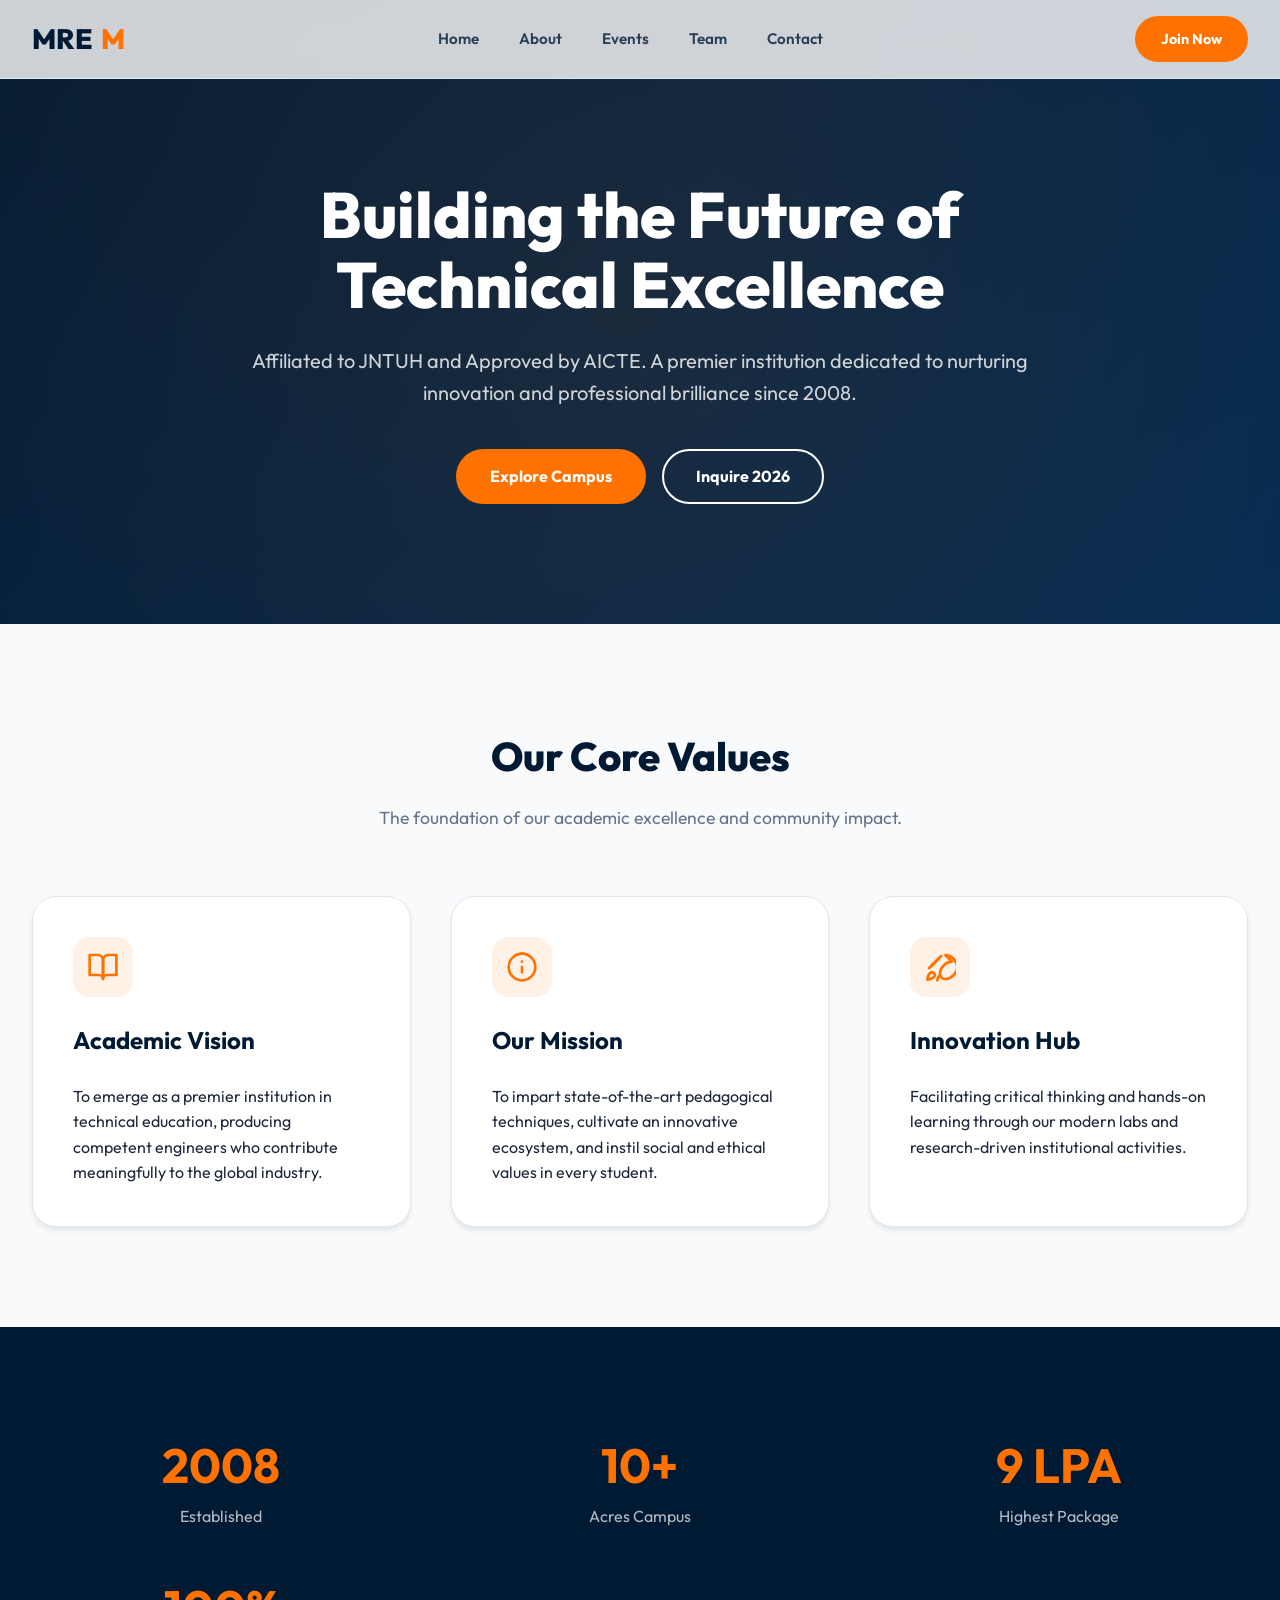
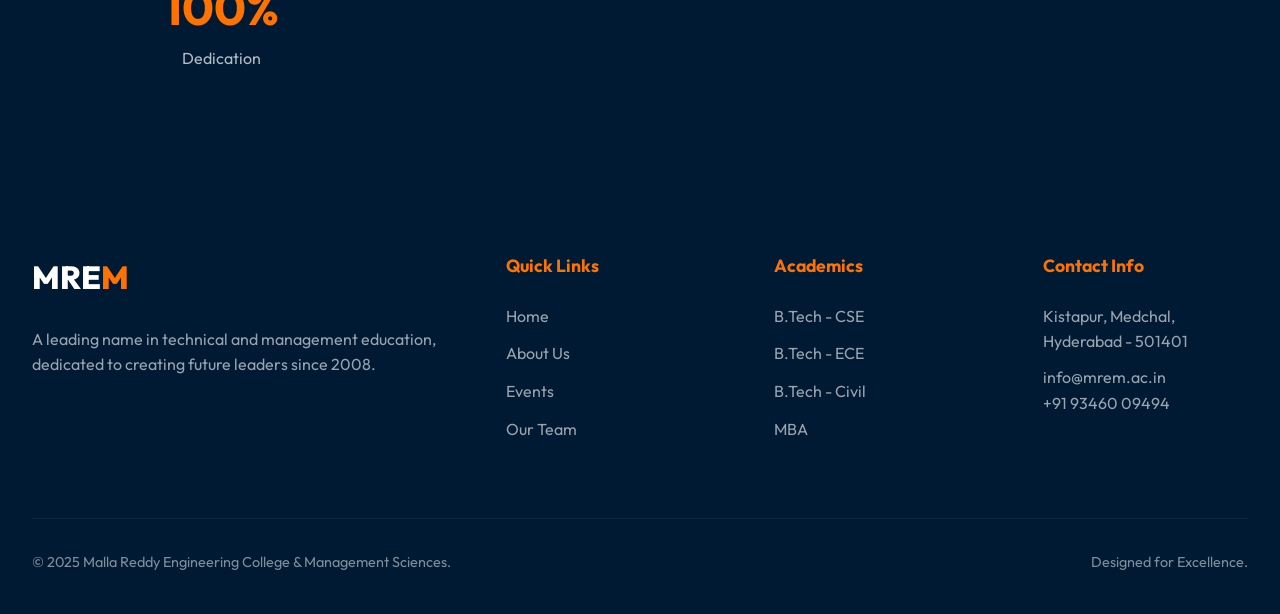
==== commit 4d097f1e: "Premium Redesign: Optimized spacing, SVG icons, rich footer, and balanced container sizes" ====
--- a/index.html
+++ b/index.html
@@ -5,7 +5,6 @@
     <meta name="viewport" content="width=device-width, initial-scale=1.0">
     <title>Malla Reddy Engineering College & Management Sciences | MREM</title>
     <link rel="stylesheet" href="style.css">
-    <link href="https://fonts.googleapis.com/css2?family=Inter:wght@400;600;700;800&display=swap" rel="stylesheet">
 </head>
 <body>
     <header>
@@ -20,111 +19,109 @@
                     <li><a href="contact.html">Contact</a></li>
                 </ul>
             </nav>
+            <a href="contact.html" class="btn btn-primary" style="padding: 0.6rem 1.5rem; font-size: 0.9rem;">Join Now</a>
         </div>
     </header>
 
     <section class="hero">
         <div class="hero-content">
-            <h1>Excellence in Technical Education</h1>
-            <p>Malla Reddy Engineering College & Management Sciences (MREM) is a premier institution affiliated with JNTUH, offering cutting-edge programs in Engineering and Management since 2008.</p>
-            <div style="display: flex; gap: 20px; justify-content: center;">
-                <a href="about.html" class="btn btn-primary">Discover More</a>
-                <a href="contact.html" class="btn btn-outline">Apply Now 2026</a>
+            <h1>Building the Future of <br><span>Technical Excellence</span></h1>
+            <p>Affiliated to JNTUH and Approved by AICTE. A premier institution dedicated to nurturing innovation and professional brilliance since 2008.</p>
+            <div style="display: flex; gap: 1rem; justify-content: center; flex-wrap: wrap;">
+                <a href="about.html" class="btn btn-primary">Explore Campus</a>
+                <a href="contact.html" class="btn btn-secondary">Inquire 2026</a>
             </div>
         </div>
     </section>
 
-    <section id="vision-mission">
-        <div class="section-title">
-            <h2>Our Foundation</h2>
-            <p>Dedicated to producing competent professionals for industry and society.</p>
+    <section id="vision">
+        <div class="section-title" style="text-align: center;">
+            <h2>Our Core Values</h2>
+            <p>The foundation of our academic excellence and community impact.</p>
         </div>
-        <div class="content-grid">
-            <div class="image-wrapper">
-                <img src="images/mrem-logo.png" alt="MREM Campus" style="max-width: 400px; display: block; margin: 0 auto;">
+        <div class="grid">
+            <div class="card">
+                <div class="card-icon">
+                    <svg xmlns="http://www.w3.org/2000/svg" width="32" height="32" viewBox="0 0 24 24" fill="none" stroke="currentColor" stroke-width="2" stroke-linecap="round" stroke-linejoin="round"><path d="M2 3h6a4 4 0 0 1 4 4v14a3 3 0 0 0-3-3H2z"/><path d="M22 3h-6a4 4 0 0 0-4 4v14a3 3 0 0 1 3-3h7z"/></svg>
+                </div>
+                <h3>Academic Vision</h3>
+                <p>To emerge as a premier institution in technical education, producing competent engineers who contribute meaningfully to the global industry.</p>
             </div>
-            <div class="text-content">
-                <div class="card" style="margin-bottom: 30px;">
-                    <h3>Our Vision</h3>
-                    <p>To emerge as a premier institution in technical education to produce competent engineers and management professionals contributing to industry and society through excellence in academics and research.</p>
+            <div class="card">
+                <div class="card-icon">
+                    <svg xmlns="http://www.w3.org/2000/svg" width="32" height="32" viewBox="0 0 24 24" fill="none" stroke="currentColor" stroke-width="2" stroke-linecap="round" stroke-linejoin="round"><circle cx="12" cy="12" r="10"/><path d="M12 16v-4"/><path d="M12 8h.01"/></svg>
                 </div>
-                <div class="card">
-                    <h3>Our Mission</h3>
-                    <p>To impart updated pedagogical techniques, cultivate a culture of innovation, and instil ethical values through community engagement and sustainable development.</p>
+                <h3>Our Mission</h3>
+                <p>To impart state-of-the-art pedagogical techniques, cultivate an innovative ecosystem, and instil social and ethical values in every student.</p>
+            </div>
+            <div class="card">
+                <div class="card-icon">
+                    <svg xmlns="http://www.w3.org/2000/svg" width="32" height="32" viewBox="0 0 24 24" fill="none" stroke="currentColor" stroke-width="2" stroke-linecap="round" stroke-linejoin="round"><path d="M4.5 16.5c-1.5 1.26-2 5-2 5s3.74-.5 5-2c.71-.84.71-2.13 0-2.97a2.1 2.1 0 0 0-2.97 0Z"/><path d="M12 18s-2 2-2 4"/><path d="M21 8c-4.5 0-9 4.5-9 9 0 2 1 3 1 3s1 1 3 1c4.5 0 9-4.5 9-9 0-4.5-4.5-9-9-9Z"/><path d="M5.6 11.1 12.9 3.8"/><path d="M11.1 5.6 3.8 12.9"/></svg>
                 </div>
+                <h3>Innovation Hub</h3>
+                <p>Facilitating critical thinking and hands-on learning through our modern labs and research-driven institutional activities.</p>
             </div>
         </div>
     </section>
 
-    <section id="chairman" style="background-color: var(--gray-light);">
-        <div class="content-grid">
-            <div class="text-content">
-                <div class="section-title" style="text-align: left;">
-                    <h2>Chairman's Perspective</h2>
-                </div>
-                <blockquote style="font-size: 1.25rem; font-style: italic; color: var(--navy); margin-bottom: 24px; border-left: 5px solid var(--primary); padding-left: 20px;">
-                    "Education is empowerment leading to foster individual, social, professional and economic development. Our vision was to bring technical education to the doorstep of rural India."
-                </blockquote>
-                <p style="font-weight: 700; color: var(--navy);">Sri V Malla Reddy</p>
-                <p style="color: var(--primary);">Founder Chairman, MREM</p>
+    <section id="stats" style="background: var(--navy); color: white;">
+        <div class="grid" style="text-align: center;">
+            <div>
+                <h2 style="font-size: 3rem; color: var(--primary);">2008</h2>
+                <p style="opacity: 0.7;">Established</p>
             </div>
-            <div class="image-wrapper">
-                <!-- Using a placeholder for chairman, user can replace with actual src -->
-                <div style="width: 100%; height: 400px; background: #ddd; border-radius: 20px; display: flex; align-items: center; justify-content: center; color: #666;">
-                    [Actual Image of Sri V Malla Reddy]
-                </div>
+            <div>
+                <h2 style="font-size: 3rem; color: var(--primary);">10+</h2>
+                <p style="opacity: 0.7;">Acres Campus</p>
             </div>
-        </div>
-    </section>
-
-    <section id="courses">
-        <div class="section-title">
-            <h2>Courses Offered</h2>
-            <p>Diverse specializations in Engineering and Management.</p>
-        </div>
-        <div class="card-grid">
-            <div class="card">
-                <h3>B.Tech - CSE</h3>
-                <p>Computer Science & Engineering including specializations in AI, Data Science, and Cybersecurity.</p>
+            <div>
+                <h2 style="font-size: 3rem; color: var(--primary);">9 LPA</h2>
+                <p style="opacity: 0.7;">Highest Package</p>
             </div>
-            <div class="card">
-                <h3>B.Tech - ECE</h3>
-                <p>Electronics & Communication Engineering with modern labs and industry-standard training.</p>
-            </div>
-            <div class="card">
-                <h3>B.Tech - Civil</h3>
-                <p>Focus on sustainable infrastructure development and hands-on field projects.</p>
-            </div>
-            <div class="card">
-                <h3>MBA</h3>
-                <p>Master of Business Administration with specializations in Finance, Marketing, and HR.</p>
+            <div>
+                <h2 style="font-size: 3rem; color: var(--primary);">100%</h2>
+                <p style="opacity: 0.7;">Dedication</p>
             </div>
         </div>
     </section>
 
     <footer>
-        <div class="footer-content">
-            <div class="footer-section">
-                <h4>MREM</h4>
-                <p>Affiliated to JNTUH, Hyderabad.</p>
-                <p>Approved by AICTE, New Delhi.</p>
-                <p>Accredited by NAAC.</p>
+        <div class="footer-container">
+            <div>
+                <div class="footer-logo">MRE<span>M</span></div>
+                <p style="opacity: 0.6; margin-bottom: 2rem;">A leading name in technical and management education, dedicated to creating future leaders since 2008.</p>
+                <div style="display: flex; gap: 1rem;">
+                    <!-- Social icons would go here -->
+                </div>
             </div>
-            <div class="footer-section">
-                <h4>Location</h4>
-                <p>Kistapur Village, Mediciti Road,</p>
-                <p>Medchal, Hyderabad – 501401</p>
-                <p>Telangana, India</p>
+            <div class="footer-links">
+                <h4>Quick Links</h4>
+                <ul>
+                    <li><a href="index.html">Home</a></li>
+                    <li><a href="about.html">About Us</a></li>
+                    <li><a href="events.html">Events</a></li>
+                    <li><a href="team.html">Our Team</a></li>
+                </ul>
             </div>
-            <div class="footer-section">
-                <h4>Contact</h4>
-                <p>Email: info@mrem.ac.in</p>
-                <p>Phone: +91 93460 09494</p>
-                <p>Phone: +91 93460 09393</p>
+            <div class="footer-links">
+                <h4>Academics</h4>
+                <ul>
+                    <li><a href="#">B.Tech - CSE</a></li>
+                    <li><a href="#">B.Tech - ECE</a></li>
+                    <li><a href="#">B.Tech - Civil</a></li>
+                    <li><a href="#">MBA</a></li>
+                </ul>
+            </div>
+            <div class="footer-links">
+                <h4>Contact Info</h4>
+                <p style="opacity: 0.6;">Kistapur, Medchal, Hyderabad - 501401</p>
+                <p style="opacity: 0.6; margin-top: 10px;">info@mrem.ac.in</p>
+                <p style="opacity: 0.6;">+91 93460 09494</p>
             </div>
         </div>
         <div class="footer-bottom">
-            <p>&copy; 2025 Malla Reddy Engineering College and Management Sciences. All Rights Reserved.</p>
+            <p>&copy; 2025 Malla Reddy Engineering College & Management Sciences.</p>
+            <p>Designed for Excellence.</p>
         </div>
     </footer>
 </body>
--- a/style.css
+++ b/style.css
@@ -1,11 +1,20 @@
+@import url('https://fonts.googleapis.com/css2?family=Outfit:wght@300;400;600;700;800&display=swap');
+
 :root {
     --primary: #ff7200;
-    --navy: #002147;
+    --primary-light: #ff8c33;
+    --navy: #001a33;
+    --navy-light: #002b55;
     --white: #ffffff;
-    --gray-light: #f4f7f6;
-    --text-dark: #333333;
-    --text-light: #666666;
-    --shadow-soft: 0 10px 30px rgba(0,0,0,0.08);
+    --bg-light: #f8fafc;
+    --text-main: #1e293b;
+    --text-muted: #64748b;
+    --border-color: #e2e8f0;
+    --shadow-sm: 0 1px 2px 0 rgb(0 0 0 / 0.05);
+    --shadow-md: 0 4px 6px -1px rgb(0 0 0 / 0.1);
+    --shadow-lg: 0 10px 15px -3px rgb(0 0 0 / 0.1);
+    --radius-md: 12px;
+    --radius-lg: 24px;
     --transition: all 0.3s cubic-bezier(0.4, 0, 0.2, 1);
 }
 
@@ -16,46 +25,47 @@
 }
 
 body {
-    font-family: 'Inter', -apple-system, BlinkMacSystemFont, 'Segoe UI', Roboto, Oxygen, Ubuntu, Cantarell, sans-serif;
+    font-family: 'Outfit', sans-serif;
     line-height: 1.6;
-    color: var(--text-dark);
-    background-color: var(--white);
-    overflow-x: hidden;
-}
-
-/* Typography */
-h1, h2, h3, h4 {
-    color: var(--navy);
-    font-weight: 700;
-    line-height: 1.2;
-}
-
-/* Header & Nav */
+    color: var(--text-main);
+    background-color: var(--bg-light);
+    -webkit-font-smoothing: antialiased;
+}
+
+/* Scrollbar */
+::-webkit-scrollbar { width: 8px; }
+::-webkit-scrollbar-track { background: var(--bg-light); }
+::-webkit-scrollbar-thumb { background: var(--navy); border-radius: 10px; }
+
+/* Navigation */
 header {
-    background: rgba(255, 255, 255, 0.95);
-    backdrop-filter: blur(10px);
-    position: sticky;
+    background: rgba(255, 255, 255, 0.8);
+    backdrop-filter: blur(12px);
+    -webkit-backdrop-filter: blur(12px);
+    position: fixed;
     top: 0;
+    width: 100%;
     z-index: 1000;
-    box-shadow: 0 2px 10px rgba(0,0,0,0.05);
-    border-bottom: 3px solid var(--primary);
+    border-bottom: 1px solid var(--border-color);
 }
 
 .nav-container {
-    max-width: 1200px;
-    margin: 0 auto;
-    padding: 15px 24px;
+    max-width: 1300px;
+    margin: 0 auto;
+    padding: 1rem 2rem;
     display: flex;
     justify-content: space-between;
     align-items: center;
 }
 
 .logo {
-    font-size: 1.8rem;
+    font-size: 1.75rem;
     font-weight: 800;
     color: var(--navy);
     text-decoration: none;
-    letter-spacing: -1px;
+    display: flex;
+    align-items: center;
+    gap: 8px;
 }
 
 .logo span {
@@ -65,7 +75,7 @@
 nav ul {
     display: flex;
     list-style: none;
-    gap: 30px;
+    gap: 2.5rem;
 }
 
 nav a {
@@ -74,260 +84,271 @@
     font-weight: 600;
     font-size: 0.95rem;
     transition: var(--transition);
-    position: relative;
-}
-
-nav a::after {
-    content: '';
-    position: absolute;
-    bottom: -5px;
-    left: 0;
-    width: 0;
-    height: 2px;
-    background: var(--primary);
-    transition: var(--transition);
+    opacity: 0.8;
 }
 
 nav a:hover {
     color: var(--primary);
-}
-
-nav a:hover::after {
-    width: 100%;
-}
-
-/* Hero Sections */
+    opacity: 1;
+}
+
+/* Hero Section */
 .hero {
-    padding: 100px 24px;
-    background: linear-gradient(135deg, var(--navy) 0%, #003366 100%);
+    padding: 180px 2rem 120px;
+    background: linear-gradient(135deg, var(--navy) 0%, var(--navy-light) 100%);
     color: var(--white);
     text-align: center;
     position: relative;
     overflow: hidden;
 }
 
-.hero::before {
+.hero::after {
     content: '';
     position: absolute;
-    top: 0;
-    left: 0;
-    right: 0;
-    bottom: 0;
-    background: url('images/white-hexa-bg.jpg');
-    opacity: 0.05;
-    background-size: cover;
+    top: -50%;
+    left: -50%;
+    width: 200%;
+    height: 200%;
+    background: radial-gradient(circle, rgba(255,114,0,0.1) 0%, transparent 70%);
+    z-index: 0;
 }
 
 .hero-content {
-    max-width: 900px;
+    max-width: 800px;
     margin: 0 auto;
     position: relative;
     z-index: 1;
 }
 
 .hero h1 {
-    font-size: 3.5rem;
-    color: var(--white);
-    margin-bottom: 24px;
-    letter-spacing: -1px;
+    font-size: clamp(2.5rem, 5vw, 4rem);
+    font-weight: 800;
+    margin-bottom: 1.5rem;
+    line-height: 1.1;
 }
 
 .hero p {
-    font-size: 1.2rem;
-    opacity: 0.9;
-    margin-bottom: 40px;
-    max-width: 700px;
-    margin-left: auto;
-    margin-right: auto;
-}
-
-/* Subpage Page Headers */
-.page-header {
-    padding: 80px 24px;
-    background: var(--navy);
-    color: var(--white);
-    text-align: center;
-}
-
-.page-header h1 {
-    color: var(--white);
-    font-size: 3rem;
-    margin: 0;
+    font-size: 1.25rem;
+    opacity: 0.8;
+    margin-bottom: 2.5rem;
 }
 
 /* Buttons */
 .btn {
-    display: inline-block;
-    padding: 14px 36px;
-    border-radius: 50px;
+    padding: 0.8rem 2rem;
+    border-radius: 100px;
     font-weight: 700;
     text-decoration: none;
     transition: var(--transition);
-    cursor: pointer;
-    border: none;
-    font-size: 1rem;
+    display: inline-flex;
+    align-items: center;
+    gap: 10px;
 }
 
 .btn-primary {
     background: var(--primary);
     color: var(--white);
-    box-shadow: 0 4px 15px rgba(255, 114, 0, 0.3);
+    border: 2px solid var(--primary);
 }
 
 .btn-primary:hover {
+    background: transparent;
+    color: var(--primary);
+    transform: translateY(-3px);
+}
+
+.btn-secondary {
+    background: transparent;
+    color: var(--white);
+    border: 2px solid var(--white);
+}
+
+.btn-secondary:hover {
     background: var(--white);
-    color: var(--primary);
-    transform: translateY(-2px);
-}
-
-.btn-outline {
-    background: transparent;
-    border: 2px solid var(--white);
-    color: var(--white);
-}
-
-.btn-outline:hover {
-    background: var(--white);
-    color: var(--navy);
-}
-
-/* Sections */
+    color: var(--navy);
+    transform: translateY(-3px);
+}
+
+/* Section Styling */
 section {
-    padding: 100px 24px;
+    padding: 100px 2rem;
+    max-width: 1300px;
+    margin: 0 auto;
 }
 
 .section-title {
-    text-align: center;
-    margin-bottom: 60px;
+    margin-bottom: 4rem;
 }
 
 .section-title h2 {
     font-size: 2.5rem;
-    margin-bottom: 16px;
-    position: relative;
-    display: inline-block;
-}
-
-.section-title h2::after {
-    content: '';
-    position: absolute;
-    bottom: -10px;
-    left: 50%;
-    transform: translateX(-50%);
-    width: 60px;
-    height: 4px;
-    background: var(--primary);
-    border-radius: 2px;
-}
-
-/* Cards */
-.card-grid {
+    font-weight: 800;
+    color: var(--navy);
+    margin-bottom: 1rem;
+}
+
+.section-title p {
+    color: var(--text-muted);
+    font-size: 1.1rem;
+}
+
+/* Grid & Cards */
+.grid {
     display: grid;
-    grid-template-columns: repeat(auto-fit, minmax(300px, 1fr));
-    gap: 30px;
-    max-width: 1200px;
-    margin: 0 auto;
+    grid-template-columns: repeat(auto-fit, minmax(320px, 1fr));
+    gap: 2.5rem;
 }
 
 .card {
     background: var(--white);
-    border-radius: 20px;
-    padding: 40px;
-    box-shadow: var(--shadow-soft);
-    transition: var(--transition);
-    border: 1px solid rgba(0,0,0,0.05);
+    padding: 2.5rem;
+    border-radius: var(--radius-lg);
+    box-shadow: var(--shadow-md);
+    transition: var(--transition);
+    border: 1px solid var(--border-color);
+    display: flex;
+    flex-direction: column;
+    gap: 1.5rem;
 }
 
 .card:hover {
     transform: translateY(-10px);
-    box-shadow: 0 20px 40px rgba(0,0,0,0.1);
+    box-shadow: var(--shadow-lg);
+    border-color: var(--primary);
+}
+
+.card-icon {
+    width: 60px;
+    height: 60px;
+    background: rgba(255, 114, 0, 0.1);
+    border-radius: 16px;
+    display: flex;
+    align-items: center;
+    justify-content: center;
+    color: var(--primary);
 }
 
 .card h3 {
-    margin-bottom: 20px;
-    color: var(--primary);
-}
-
-/* Content Grid */
-.content-grid {
-    display: grid;
-    grid-template-columns: 1fr 1fr;
-    gap: 60px;
-    align-items: center;
-    max-width: 1200px;
-    margin: 0 auto;
-}
-
-.image-wrapper img {
-    width: 100%;
-    border-radius: 20px;
-    box-shadow: var(--shadow-soft);
+    font-size: 1.5rem;
+    color: var(--navy);
 }
 
 /* Footer */
 footer {
     background: var(--navy);
     color: var(--white);
-    padding: 80px 24px 40px;
-}
-
-.footer-content {
-    max-width: 1200px;
+    padding: 80px 2rem 40px;
+}
+
+.footer-container {
+    max-width: 1300px;
     margin: 0 auto;
     display: grid;
-    grid-template-columns: repeat(auto-fit, minmax(250px, 1fr));
-    gap: 40px;
-    border-bottom: 1px solid rgba(255,255,255,0.1);
-    padding-bottom: 40px;
-    margin-bottom: 40px;
-}
-
-.footer-section h4 {
-    color: var(--primary);
-    margin-bottom: 24px;
-    font-size: 1.2rem;
-}
-
-.footer-section p {
-    opacity: 0.8;
-    margin-bottom: 12px;
+    grid-template-columns: 2fr 1fr 1fr 1fr;
+    gap: 4rem;
+    margin-bottom: 4rem;
+}
+
+.footer-logo {
+    font-size: 2rem;
+    font-weight: 800;
+    margin-bottom: 1.5rem;
+    color: var(--white);
+}
+
+.footer-logo span { color: var(--primary); }
+
+.footer-links h4 {
+    font-size: 1.1rem;
+    margin-bottom: 1.5rem;
+    color: var(--primary);
+}
+
+.footer-links ul {
+    list-style: none;
+}
+
+.footer-links li {
+    margin-bottom: 0.75rem;
+}
+
+.footer-links a {
+    color: var(--white);
+    text-decoration: none;
+    opacity: 0.6;
+    transition: var(--transition);
+}
+
+.footer-links a:hover {
+    opacity: 1;
+    color: var(--primary);
+    padding-left: 5px;
 }
 
 .footer-bottom {
-    text-align: center;
-    opacity: 0.6;
+    max-width: 1300px;
+    margin: 0 auto;
+    padding-top: 2rem;
+    border-top: 1px solid rgba(255,255,255,0.1);
+    display: flex;
+    justify-content: space-between;
+    opacity: 0.5;
     font-size: 0.9rem;
 }
 
-/* Form Styles */
-.form-group {
-    margin-bottom: 24px;
-}
-
-.form-group label {
+/* Forms */
+.contact-grid {
+    display: grid;
+    grid-template-columns: 1fr 1.5fr;
+    gap: 4rem;
+    align-items: start;
+}
+
+.form-wrapper {
+    background: var(--white);
+    padding: 3rem;
+    border-radius: var(--radius-lg);
+    box-shadow: var(--shadow-lg);
+}
+
+.input-group {
+    margin-bottom: 1.5rem;
+}
+
+.input-group label {
     display: block;
-    margin-bottom: 8px;
     font-weight: 600;
-}
-
-.form-control {
+    margin-bottom: 0.5rem;
+    color: var(--navy);
+}
+
+.input-group input, .input-group textarea {
     width: 100%;
-    padding: 14px;
-    border: 1px solid #ddd;
-    border-radius: 10px;
+    padding: 1rem;
+    border-radius: var(--radius-md);
+    border: 1px solid var(--border-color);
+    background: var(--bg-light);
+    font-family: inherit;
     font-size: 1rem;
     transition: var(--transition);
 }
 
-.form-control:focus {
+.input-group input:focus, .input-group textarea:focus {
     outline: none;
     border-color: var(--primary);
-    box-shadow: 0 0 0 4px rgba(255, 114, 0, 0.1);
+    background: var(--white);
+    box-shadow: 0 0 0 4px rgba(255,114,0,0.1);
 }
 
 /* Responsive */
-@media (max-width: 900px) {
-    .hero h1 { font-size: 2.5rem; }
-    .content-grid { grid-template-columns: 1fr; }
-    nav ul { display: none; } /* Add mobile menu later if needed */
-}
+@media (max-width: 1024px) {
+    .footer-container { grid-template-columns: 1fr 1fr; }
+    .contact-grid { grid-template-columns: 1fr; }
+}
+
+@media (max-width: 768px) {
+    nav ul { display: none; }
+    .hero { padding: 140px 1.5rem 80px; }
+    section { padding: 60px 1.5rem; }
+    .footer-container { grid-template-columns: 1fr; gap: 2rem; }
+}
